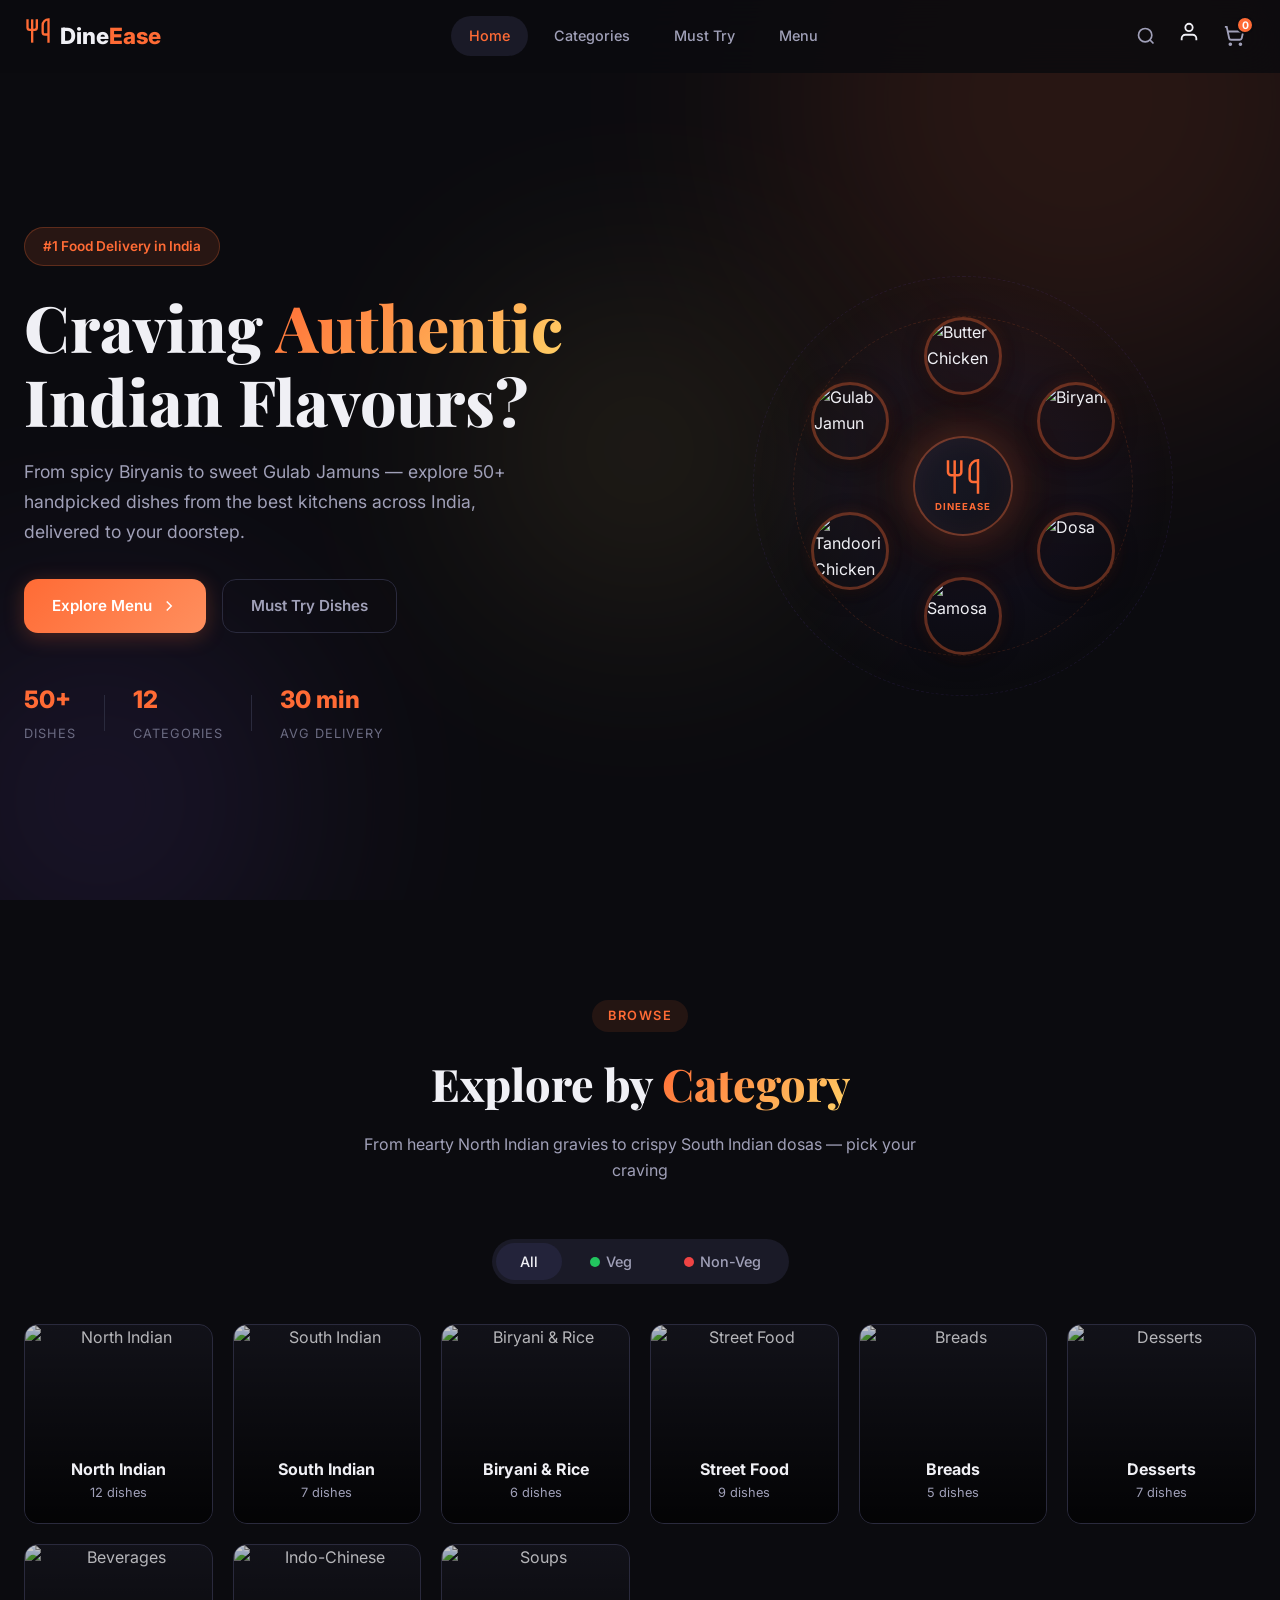
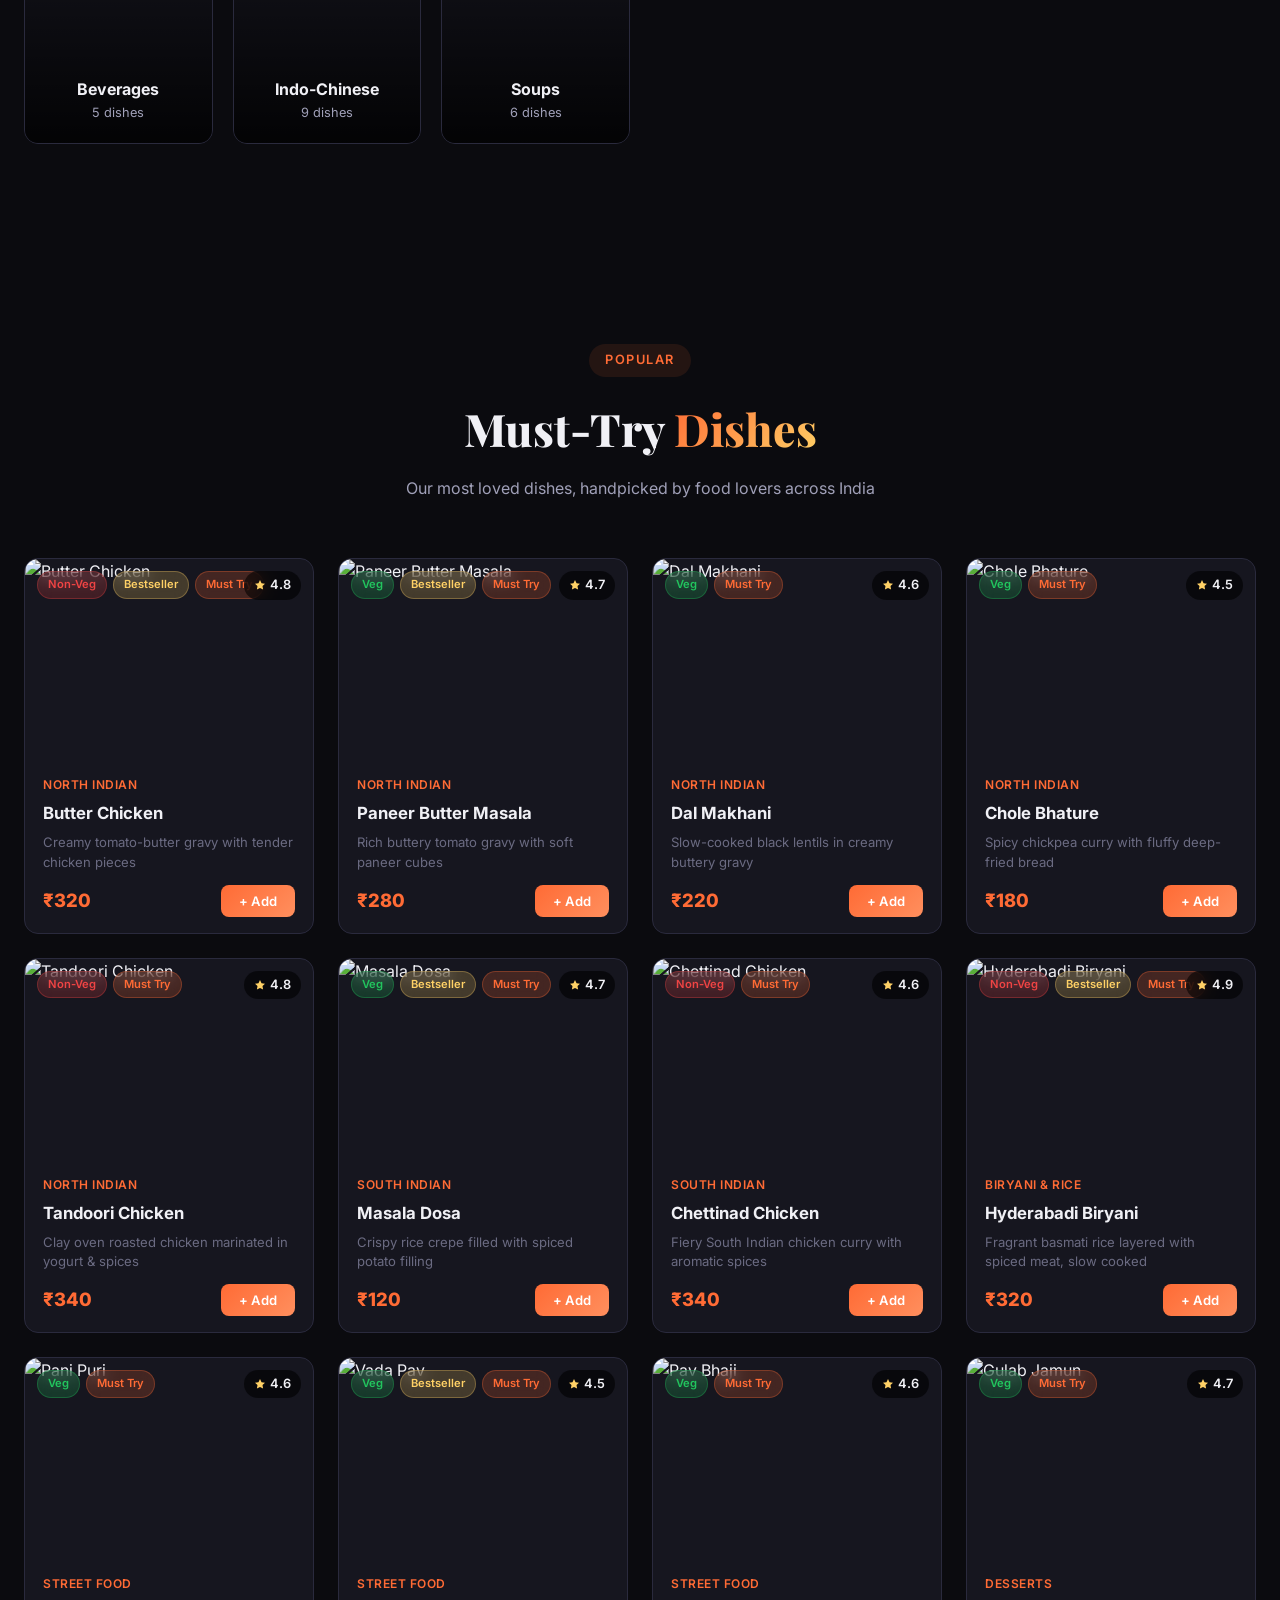
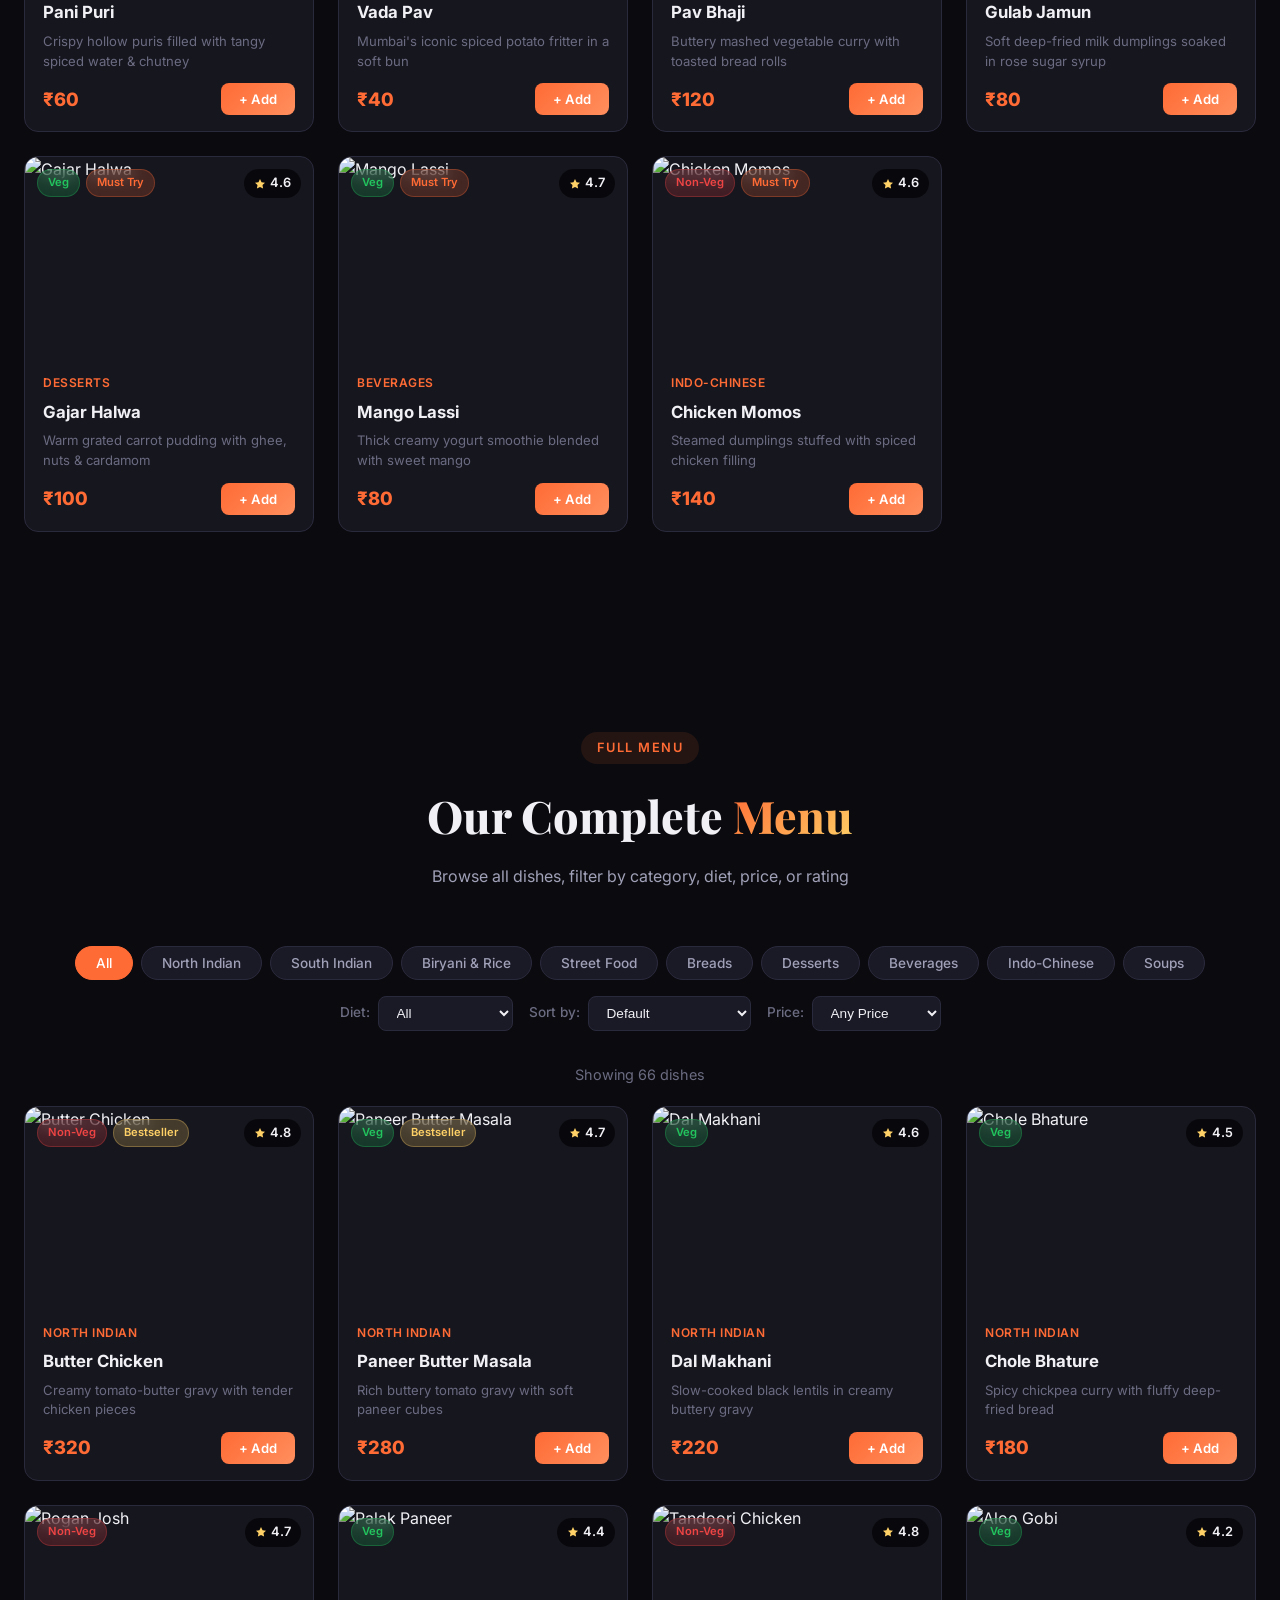
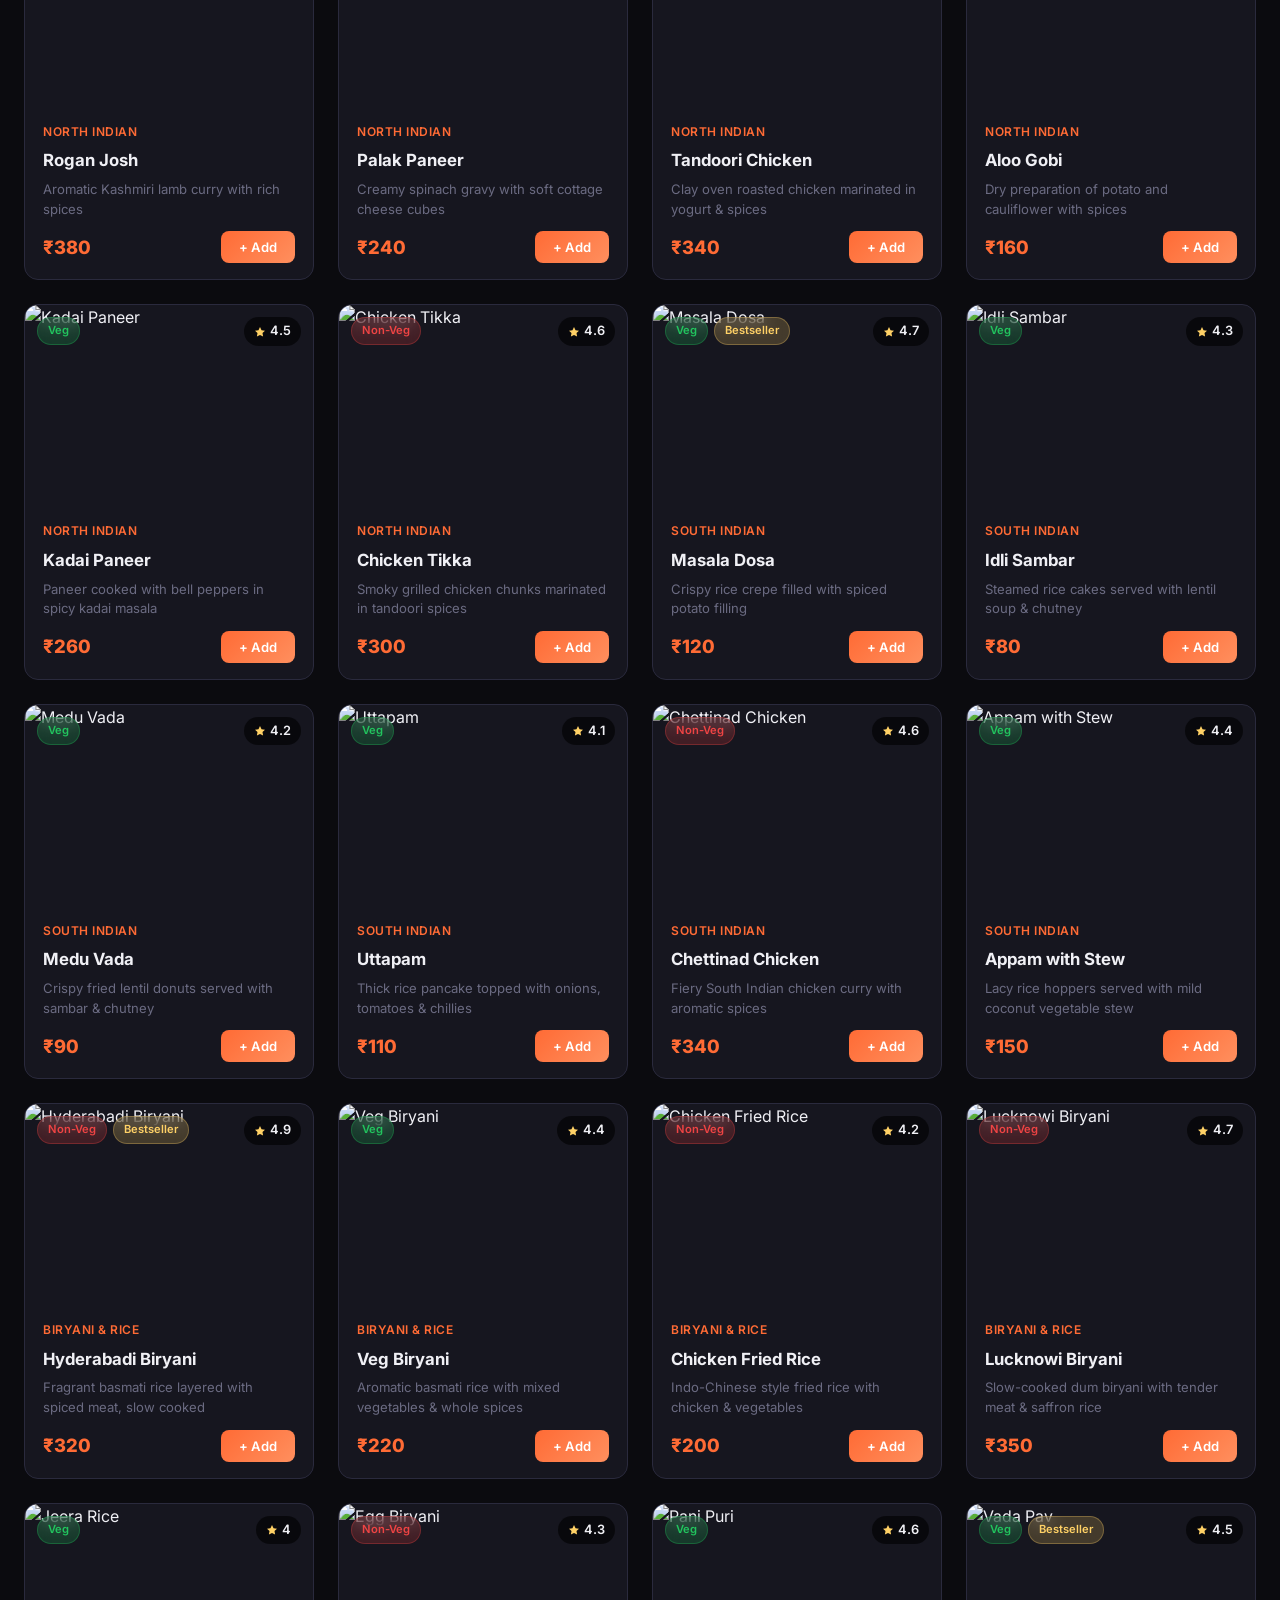
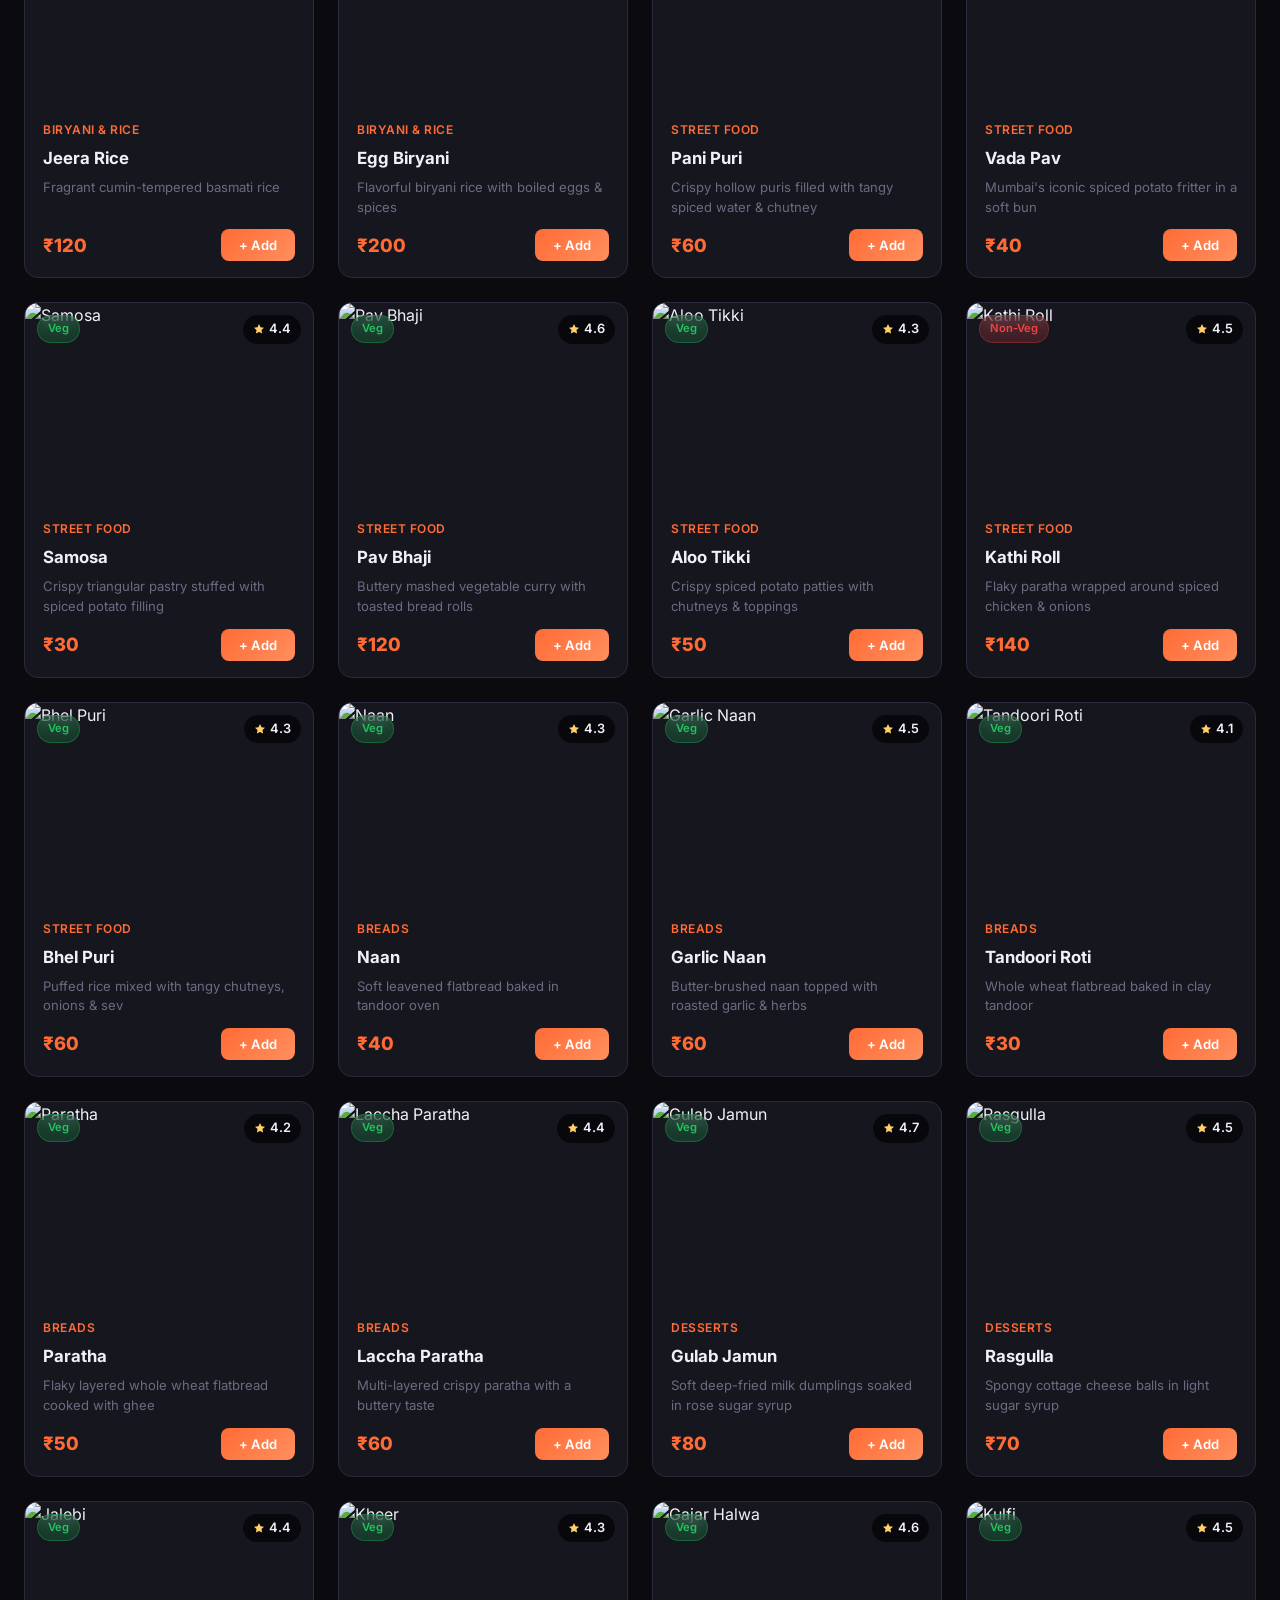
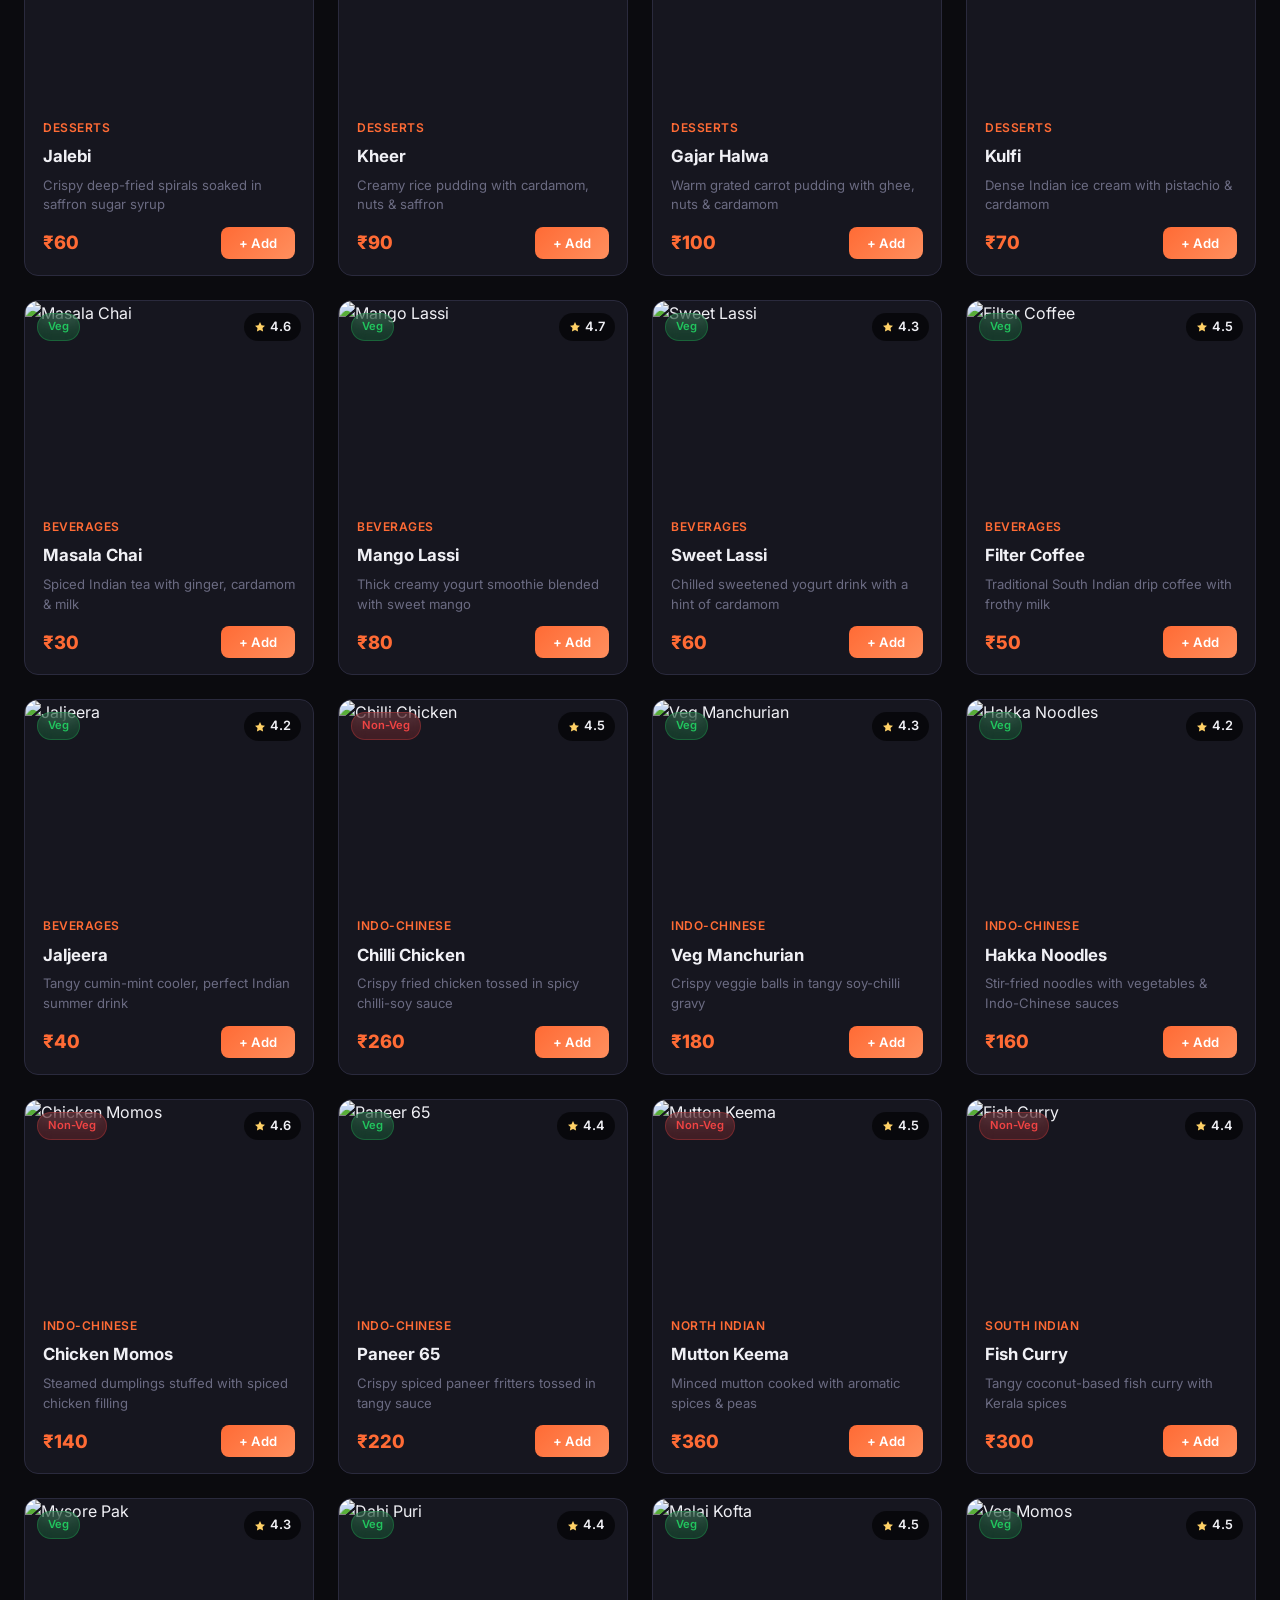
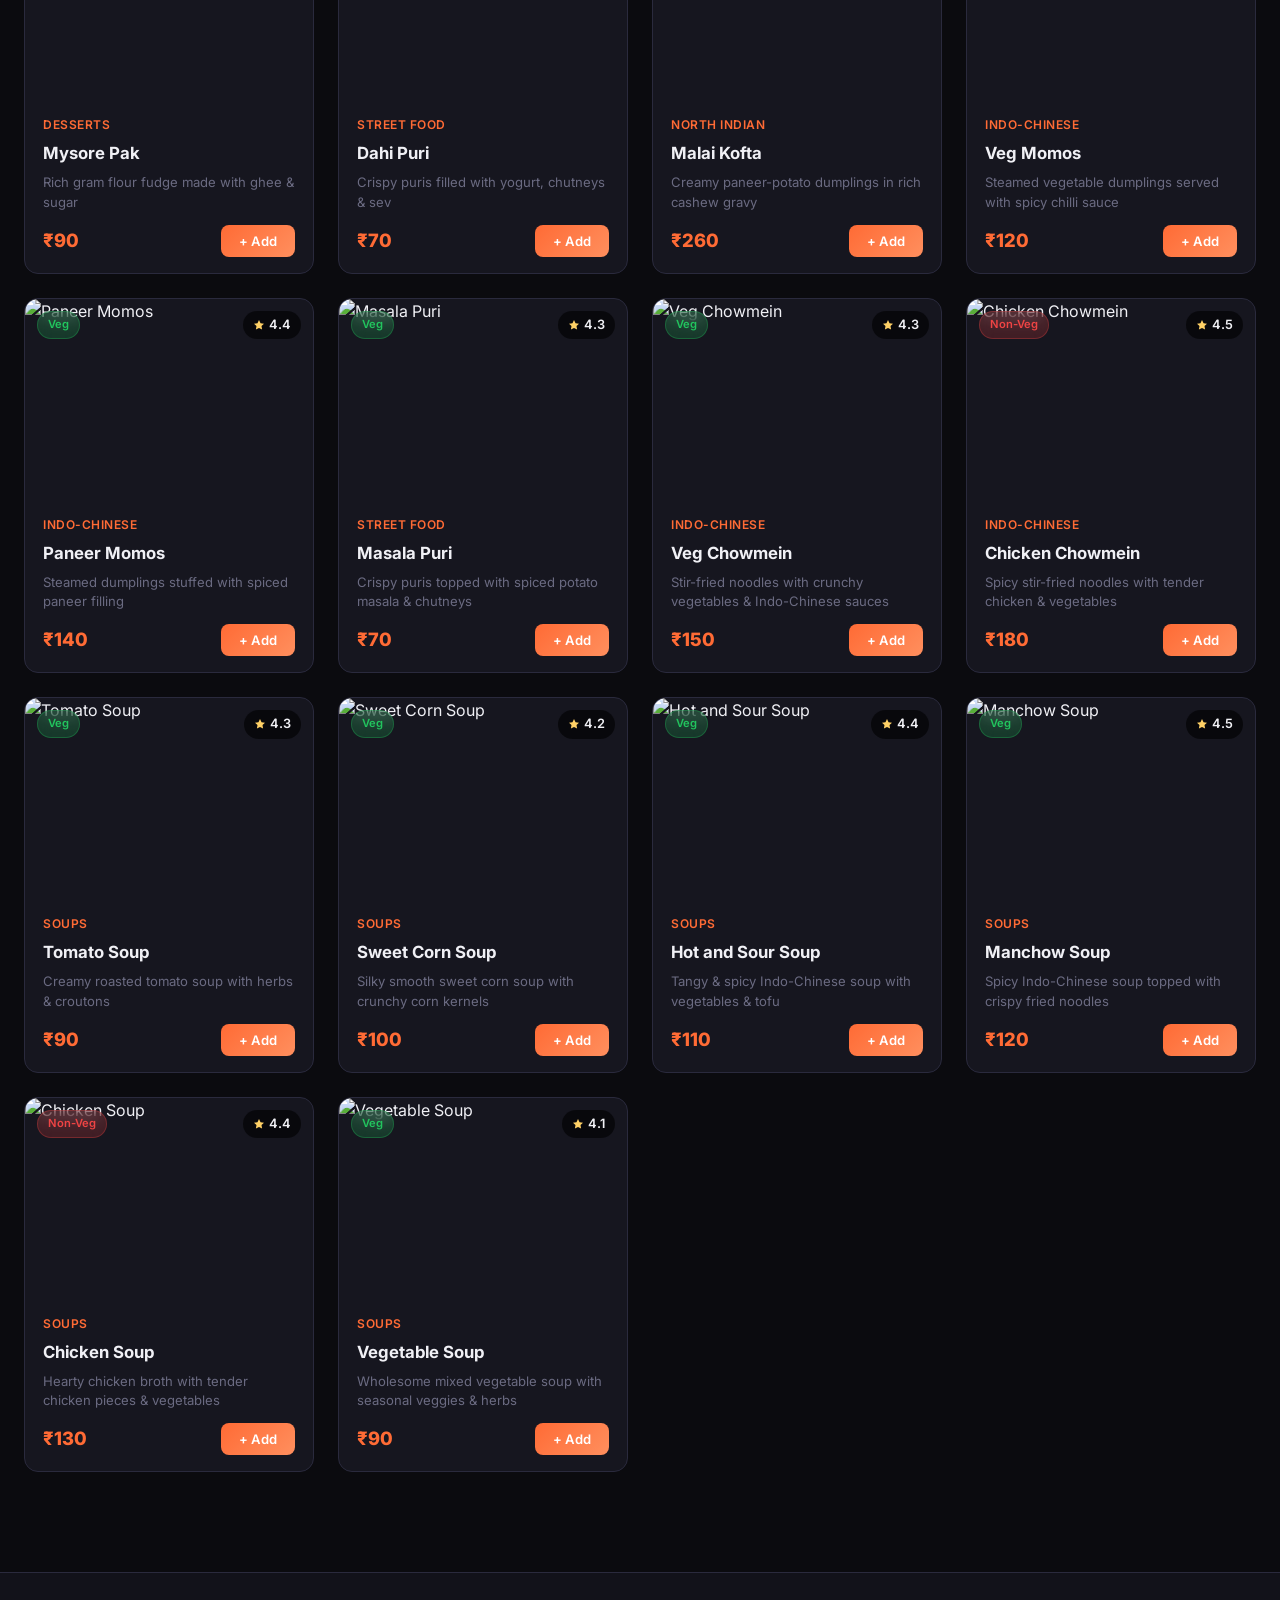
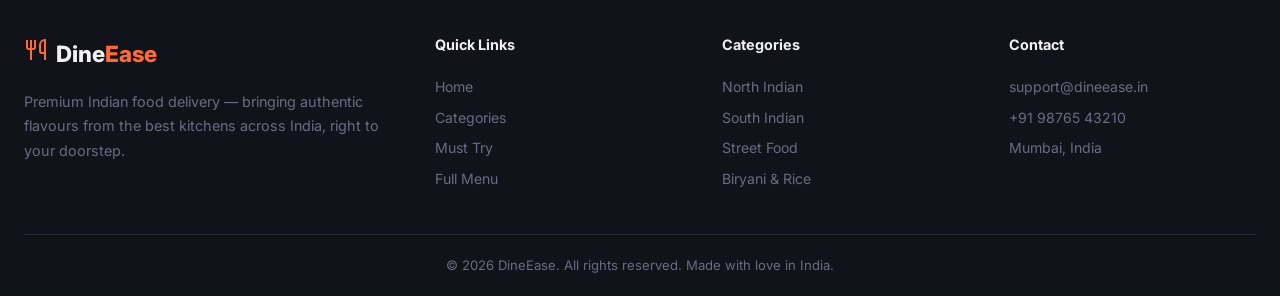
==== index.html @ 15558094 "Initial commit - DineEase project" ====
<!DOCTYPE html>
<html lang="en">
<head>
    <meta charset="UTF-8">
    <meta name="viewport" content="width=device-width, initial-scale=1.0">
    <title>DineEase — Premium Indian Food Ordering</title>
    <meta name="description" content="DineEase — Order authentic Indian cuisine online. Explore 50+ dishes from North Indian, South Indian, Street Food, Biryani, Desserts and more.">
    <link rel="preconnect" href="https://fonts.googleapis.com">
    <link rel="preconnect" href="https://fonts.gstatic.com" crossorigin>
    <link href="https://fonts.googleapis.com/css2?family=Inter:wght@300;400;500;600;700;800;900&family=Playfair+Display:wght@600;700;800&display=swap" rel="stylesheet">
    <link rel="stylesheet" href="styles.css">
</head>
<body>

    <!-- ========== NAVBAR ========== -->
    <nav class="navbar" id="navbar">
        <div class="nav-container">
            <a href="#" class="logo" id="logo">
                <span class="logo-icon"><svg width="28" height="28" viewBox="0 0 24 24" fill="none" stroke="var(--accent)" stroke-width="2"><path d="M3 2v7c0 1.1.9 2 2 2h4a2 2 0 0 0 2-2V2"/><path d="M7 2v20"/><path d="M21 15V2v0a5 5 0 0 0-5 5v6c0 1.1.9 2 2 2h3Zm0 0v7"/></svg></span>
                <span class="logo-text">Dine<span class="logo-accent">Ease</span></span>
            </a>
            <div class="nav-links" id="navLinks">
                <a href="#home" class="nav-link active" data-section="home">Home</a>
                <a href="#categories" class="nav-link" data-section="categories">Categories</a>
                <a href="#must-try" class="nav-link" data-section="must-try">Must Try</a>
                <a href="#menu" class="nav-link" data-section="menu">Menu</a>
            </div>
            <div class="nav-actions">
                <div class="search-toggle" id="searchToggle">
                    <svg width="20" height="20" viewBox="0 0 24 24" fill="none" stroke="currentColor" stroke-width="2"><circle cx="11" cy="11" r="8"/><path d="m21 21-4.3-4.3"/></svg>
                </div>
                <!-- Profile / Login Button -->
                <div class="profile-wrapper" id="profileWrapper">
                    <button class="profile-btn" id="profileBtn" aria-label="User profile">
                        <svg class="profile-icon-default" id="profileIconDefault" width="22" height="22" viewBox="0 0 24 24" fill="none" stroke="currentColor" stroke-width="2"><path d="M20 21v-2a4 4 0 0 0-4-4H8a4 4 0 0 0-4 4v2"/><circle cx="12" cy="7" r="4"/></svg>
                        <span class="profile-avatar" id="profileAvatar" style="display:none"></span>
                    </button>
                    <!-- Profile Dropdown -->
                    <div class="profile-dropdown" id="profileDropdown">

                    </div>
                </div>
                <button class="cart-btn" id="cartBtn" aria-label="Open cart">
                    <svg width="22" height="22" viewBox="0 0 24 24" fill="none" stroke="currentColor" stroke-width="2"><circle cx="8" cy="21" r="1"/><circle cx="19" cy="21" r="1"/><path d="M2.05 2.05h2l2.66 12.42a2 2 0 0 0 2 1.58h9.78a2 2 0 0 0 1.95-1.57l1.65-7.43H5.12"/></svg>
                    <span class="cart-count" id="cartCount">0</span>
                </button>
                <button class="mobile-menu-btn" id="mobileMenuBtn" aria-label="Toggle menu">
                    <span></span><span></span><span></span>
                </button>
            </div>
        </div>
        <!-- Search Bar -->
        <div class="search-bar-container" id="searchBarContainer">
            <div class="search-bar">
                <svg width="18" height="18" viewBox="0 0 24 24" fill="none" stroke="currentColor" stroke-width="2"><circle cx="11" cy="11" r="8"/><path d="m21 21-4.3-4.3"/></svg>
                <input type="text" id="searchInput" placeholder="Search for dishes, cuisines..." autocomplete="off">
                <button class="search-close" id="searchClose">&times;</button>
            </div>
        </div>
    </nav>

    <!-- ========== HERO SECTION ========== -->
    <section class="hero" id="home">
        <div class="hero-bg-shapes">
            <div class="shape shape-1"></div>
            <div class="shape shape-2"></div>
            <div class="shape shape-3"></div>
        </div>
        <div class="hero-container">
            <div class="hero-content">
                <div class="hero-badge">#1 Food Delivery in India</div>
                <h1 class="hero-title">
                    Craving <span class="text-gradient">Authentic</span><br>
                    Indian Flavours?
                </h1>
                <p class="hero-subtitle">From spicy Biryanis to sweet Gulab Jamuns — explore 50+ handpicked dishes from the best kitchens across India, delivered to your doorstep.</p>
                <div class="hero-actions">
                    <a href="#menu" class="btn btn-primary" id="heroExploreBtn">
                        Explore Menu
                        <svg width="18" height="18" viewBox="0 0 24 24" fill="none" stroke="currentColor" stroke-width="2"><path d="m9 18 6-6-6-6"/></svg>
                    </a>
                    <a href="#must-try" class="btn btn-outline">Must Try Dishes</a>
                </div>
                <div class="hero-stats">
                    <div class="stat">
                        <span class="stat-number">50+</span>
                        <span class="stat-label">Dishes</span>
                    </div>
                    <div class="stat-divider"></div>
                    <div class="stat">
                        <span class="stat-number">12</span>
                        <span class="stat-label">Categories</span>
                    </div>
                    <div class="stat-divider"></div>
                    <div class="stat">
                        <span class="stat-number">30 min</span>
                        <span class="stat-label">Avg Delivery</span>
                    </div>
                </div>
            </div>
            <div class="hero-visual">
                <div class="hero-food-circle">
                    <!-- Decorative orbit rings -->
                    <div class="orbit-ring orbit-ring-1"></div>
                    <div class="orbit-ring orbit-ring-2"></div>
                    <!-- Rotating food orbit -->
                    <div class="food-orbit">
                        <img class="hero-float-img f1" src="https://foodish-api.com/images/butter-chicken/butter-chicken1.jpg" alt="Butter Chicken">
                        <img class="hero-float-img f2" src="https://foodish-api.com/images/biryani/biryani1.jpg" alt="Biryani">
                        <img class="hero-float-img f3" src="https://foodish-api.com/images/dosa/dosa1.jpg" alt="Dosa">
                        <img class="hero-float-img f4" src="https://foodish-api.com/images/samosa/samosa1.jpg" alt="Samosa">
                        <img class="hero-float-img f5" src="https://www.themealdb.com/images/media/meals/qptpvt1487339892.jpg" alt="Tandoori Chicken">
                        <img class="hero-float-img f6" src="https://images.pexels.com/photos/15014918/pexels-photo-15014918.jpeg?auto=compress&cs=tinysrgb&w=400" alt="Gulab Jamun">
                    </div>
                    <!-- Glowing center logo -->
                    <div class="center-logo">
                        <svg width="40" height="40" viewBox="0 0 24 24" fill="none" stroke="var(--accent)" stroke-width="1.5"><path d="M3 2v7c0 1.1.9 2 2 2h4a2 2 0 0 0 2-2V2"/><path d="M7 2v20"/><path d="M21 15V2v0a5 5 0 0 0-5 5v6c0 1.1.9 2 2 2h3Zm0 0v7"/></svg>
                        <span class="center-logo-text">DineEase</span>
                    </div>
                </div>
            </div>
        </div>
    </section>

    <!-- ========== CATEGORIES SECTION ========== -->
    <section class="section categories-section" id="categories">
        <div class="container">
            <div class="section-header">
                <span class="section-tag">Browse</span>
                <h2 class="section-title">Explore by <span class="text-gradient">Category</span></h2>
                <p class="section-subtitle">From hearty North Indian gravies to crispy South Indian dosas — pick your craving</p>
            </div>

            <!-- Diet Toggle -->
            <div class="diet-toggle-wrapper">
                <div class="diet-toggle" id="dietToggle">
                    <button class="diet-btn active" data-diet="all" id="dietAll">All</button>
                    <button class="diet-btn" data-diet="veg" id="dietVeg">
                        <span class="veg-dot"></span> Veg
                    </button>
                    <button class="diet-btn" data-diet="nonveg" id="dietNonVeg">
                        <span class="nonveg-dot"></span> Non-Veg
                    </button>
                    <div class="diet-slider" id="dietSlider"></div>
                </div>
            </div>

            <div class="categories-grid" id="categoriesGrid">
                <!-- Categories rendered by JS -->
            </div>
        </div>
    </section>

    <!-- ========== MUST-TRY SECTION ========== -->
    <section class="section must-try-section" id="must-try">
        <div class="container">
            <div class="section-header">
                <span class="section-tag">Popular</span>
                <h2 class="section-title">Must-Try <span class="text-gradient">Dishes</span></h2>
                <p class="section-subtitle">Our most loved dishes, handpicked by food lovers across India</p>
            </div>
            <div class="must-try-grid" id="mustTryGrid">
                <!-- Must-try items rendered by JS -->
            </div>
        </div>
    </section>

    <!-- ========== FULL MENU SECTION ========== -->
    <section class="section menu-section" id="menu">
        <div class="container">
            <div class="section-header">
                <span class="section-tag">Full Menu</span>
                <h2 class="section-title">Our Complete <span class="text-gradient">Menu</span></h2>
                <p class="section-subtitle">Browse all dishes, filter by category, diet, price, or rating</p>
            </div>

            <!-- Menu Filters -->
            <div class="menu-filters" id="menuFilters">
                <div class="filter-row">
                    <div class="filter-chips" id="categoryChips">
                        <button class="chip active" data-category="all" id="chipAll">All</button>
                        <!-- chips rendered by JS -->
                    </div>
                </div>
                <div class="filter-row filter-row-secondary">
                    <div class="filter-group">
                        <label class="filter-label">Diet:</label>
                        <select class="filter-select" id="menuDietFilter">
                            <option value="all">All</option>
                            <option value="veg">Veg Only</option>
                            <option value="nonveg">Non-Veg Only</option>
                        </select>
                    </div>
                    <div class="filter-group">
                        <label class="filter-label">Sort by:</label>
                        <select class="filter-select" id="menuSortFilter">
                            <option value="default">Default</option>
                            <option value="price-low">Price: Low → High</option>
                            <option value="price-high">Price: High → Low</option>
                            <option value="rating">Rating</option>
                            <option value="name">Name (A-Z)</option>
                        </select>
                    </div>
                    <div class="filter-group">
                        <label class="filter-label">Price:</label>
                        <select class="filter-select" id="menuPriceFilter">
                            <option value="all">Any Price</option>
                            <option value="0-150">Under ₹150</option>
                            <option value="150-300">₹150 – ₹300</option>
                            <option value="300-500">₹300 – ₹500</option>
                            <option value="500-9999">₹500+</option>
                        </select>
                    </div>
                </div>
            </div>

            <div class="menu-results-info" id="menuResultsInfo"></div>
            <div class="menu-grid" id="menuGrid">
                <!-- All items rendered by JS -->
            </div>
            <div class="no-results" id="noResults" style="display:none;">
                <div class="no-results-icon"><svg width="56" height="56" viewBox="0 0 24 24" fill="none" stroke="var(--text3)" stroke-width="1.5"><path d="M3 2v7c0 1.1.9 2 2 2h4a2 2 0 0 0 2-2V2"/><path d="M7 2v20"/><path d="M21 15V2v0a5 5 0 0 0-5 5v6c0 1.1.9 2 2 2h3Zm0 0v7"/></svg></div>
                <h3>No dishes found</h3>
                <p>Try adjusting your filters or search terms</p>
            </div>
        </div>
    </section>

    <!-- ========== FOOTER ========== -->
    <footer class="footer">
        <div class="container">
            <div class="footer-grid">
                <div class="footer-brand">
                    <div class="logo">
                        <span class="logo-icon"><svg width="24" height="24" viewBox="0 0 24 24" fill="none" stroke="var(--accent)" stroke-width="2"><path d="M3 2v7c0 1.1.9 2 2 2h4a2 2 0 0 0 2-2V2"/><path d="M7 2v20"/><path d="M21 15V2v0a5 5 0 0 0-5 5v6c0 1.1.9 2 2 2h3Zm0 0v7"/></svg></span>
                        <span class="logo-text">Dine<span class="logo-accent">Ease</span></span>
                    </div>
                    <p class="footer-desc">Premium Indian food delivery — bringing authentic flavours from the best kitchens across India, right to your doorstep.</p>
                </div>
                <div class="footer-col">
                    <h4>Quick Links</h4>
                    <a href="#home">Home</a>
                    <a href="#categories">Categories</a>
                    <a href="#must-try">Must Try</a>
                    <a href="#menu">Full Menu</a>
                </div>
                <div class="footer-col">
                    <h4>Categories</h4>
                    <a href="#">North Indian</a>
                    <a href="#">South Indian</a>
                    <a href="#">Street Food</a>
                    <a href="#">Biryani &amp; Rice</a>
                </div>
                <div class="footer-col">
                    <h4>Contact</h4>
                    <a href="#">support@dineease.in</a>
                    <a href="#">+91 98765 43210</a>
                    <a href="#">Mumbai, India</a>
                </div>
            </div>
            <div class="footer-bottom">
                <p>&copy; 2026 DineEase. All rights reserved. Made with love in India.</p>
            </div>
        </div>
    </footer>

    <!-- ========== CART SIDEBAR ========== -->
    <div class="cart-overlay" id="cartOverlay"></div>
    <aside class="cart-sidebar" id="cartSidebar">
        <div class="cart-header">
            <h3>Your Cart</h3>
            <button class="cart-close" id="cartClose" aria-label="Close cart">&times;</button>
        </div>
        <div class="cart-body" id="cartBody">
            <div class="cart-empty" id="cartEmpty">
                <div class="cart-empty-icon"><svg width="56" height="56" viewBox="0 0 24 24" fill="none" stroke="var(--text3)" stroke-width="1.5"><circle cx="8" cy="21" r="1"/><circle cx="19" cy="21" r="1"/><path d="M2.05 2.05h2l2.66 12.42a2 2 0 0 0 2 1.58h9.78a2 2 0 0 0 1.95-1.57l1.65-7.43H5.12"/></svg></div>
                <h4>Your cart is empty</h4>
                <p>Add some delicious dishes to get started!</p>
                <a href="#menu" class="btn btn-primary btn-sm" id="cartBrowseBtn">Browse Menu</a>
            </div>
            <div class="cart-items" id="cartItems">
                <!-- Cart items rendered by JS -->
            </div>
        </div>
        <div class="cart-footer" id="cartFooter" style="display:none;">
            <div class="cart-summary">
                <div class="cart-summary-row">
                    <span>Subtotal</span>
                    <span id="cartSubtotal">₹0</span>
                </div>
                <div class="cart-summary-row">
                    <span>Delivery Fee</span>
                    <span id="cartDelivery">₹40</span>
                </div>
                <div class="cart-summary-row">
                    <span>GST (5%)</span>
                    <span id="cartGst">₹0</span>
                </div>
                <div class="cart-summary-row cart-total">
                    <span>Total</span>
                    <span id="cartTotal">₹0</span>
                </div>
            </div>
            <button class="btn btn-primary btn-block" id="checkoutBtn">
                Proceed to Checkout
                <svg width="18" height="18" viewBox="0 0 24 24" fill="none" stroke="currentColor" stroke-width="2"><path d="m9 18 6-6-6-6"/></svg>
            </button>
        </div>
    </aside>

    <!-- ========== TOAST NOTIFICATION ========== -->
    <div class="toast-container" id="toastContainer"></div>



    <script src="data.js"></script>
    <script src="app.js"></script>
</body>
</html>
---- styles.css ----
/* ===== RESET & BASE ===== */
*,*::before,*::after{margin:0;padding:0;box-sizing:border-box}
:root{
  --bg:#0b0b0f;--bg2:#12121a;--bg3:#1a1a27;--bg4:#23233a;
  --text:#f0f0f5;--text2:#a0a0b8;--text3:#6b6b82;
  --accent:#ff6b35;--accent2:#ff8f5e;--accent-glow:rgba(255,107,53,.25);
  --green:#22c55e;--red:#ef4444;
  --card:#16161f;--card-hover:#1e1e2d;--border:#2a2a3d;
  --radius:14px;--radius-sm:8px;--radius-full:999px;
  --shadow:0 8px 32px rgba(0,0,0,.35);
  --transition:.3s cubic-bezier(.4,0,.2,1);
  --font:'Inter',system-ui,sans-serif;--font-display:'Playfair Display',serif;
}
html{scroll-behavior:smooth;scroll-padding-top:80px}
body{font-family:var(--font);background:var(--bg);color:var(--text);line-height:1.6;overflow-x:hidden}
a{text-decoration:none;color:inherit}
button{border:none;cursor:pointer;font-family:inherit;background:none;color:inherit}
img{max-width:100%;display:block}
.container{max-width:1280px;margin:0 auto;padding:0 24px}
.text-gradient{background:linear-gradient(135deg,var(--accent),#ffd166);-webkit-background-clip:text;-webkit-text-fill-color:transparent;background-clip:text}
.section{padding:100px 0}

/* ===== NAVBAR ===== */
.navbar{position:fixed;top:0;left:0;right:0;z-index:1000;background:rgba(11,11,15,.85);backdrop-filter:blur(20px);border-bottom:1px solid transparent;transition:var(--transition)}
.navbar.scrolled{border-bottom-color:var(--border);background:rgba(11,11,15,.95)}
.nav-container{max-width:1280px;margin:0 auto;padding:0 24px;display:flex;align-items:center;justify-content:space-between;height:72px}
.logo{display:flex;align-items:center;gap:8px;font-size:1.4rem;font-weight:800}
.logo-icon{font-size:1.6rem}
.logo-accent{color:var(--accent)}
.nav-links{display:flex;gap:8px}
.nav-link{padding:8px 18px;border-radius:var(--radius-full);font-size:.9rem;font-weight:500;color:var(--text2);transition:var(--transition)}
.nav-link:hover,.nav-link.active{color:var(--text);background:var(--bg3)}
.nav-link.active{color:var(--accent)}
.nav-actions{display:flex;align-items:center;gap:12px}
.search-toggle{width:40px;height:40px;border-radius:50%;display:grid;place-items:center;cursor:pointer;transition:var(--transition);color:var(--text2)}
.search-toggle:hover{background:var(--bg3);color:var(--text)}
.cart-btn{position:relative;width:44px;height:44px;border-radius:50%;display:grid;place-items:center;transition:var(--transition);color:var(--text2)}
.cart-btn:hover{background:var(--bg3);color:var(--text)}
.cart-count{position:absolute;top:2px;right:2px;background:var(--accent);color:#fff;font-size:.65rem;font-weight:700;width:18px;height:18px;border-radius:50%;display:grid;place-items:center;transition:transform .3s;border:2px solid var(--bg)}
.cart-count.bump{animation:bump .3s}
@keyframes bump{50%{transform:scale(1.4)}}
.mobile-menu-btn{display:none;flex-direction:column;gap:5px;width:28px;padding:4px 0}
.mobile-menu-btn span{height:2px;background:var(--text);border-radius:2px;transition:var(--transition)}
.search-bar-container{max-height:0;overflow:hidden;transition:max-height .4s ease}
.search-bar-container.open{max-height:80px}
.search-bar{max-width:600px;margin:0 auto;padding:8px 24px 16px;display:flex;align-items:center;gap:10px;background:var(--bg3);border-radius:var(--radius);margin-top:0}
.search-bar input{flex:1;background:none;border:none;outline:none;color:var(--text);font-size:.95rem}
.search-bar input::placeholder{color:var(--text3)}
.search-close{font-size:1.4rem;color:var(--text3);transition:var(--transition)}
.search-close:hover{color:var(--text)}

/* ===== HERO ===== */
.hero{min-height:100vh;display:flex;align-items:center;position:relative;overflow:hidden;padding-top:72px}
.hero-bg-shapes{position:absolute;inset:0;pointer-events:none}
.shape{position:absolute;border-radius:50%;filter:blur(120px);opacity:.12}
.shape-1{width:600px;height:600px;background:var(--accent);top:-200px;right:-100px}
.shape-2{width:400px;height:400px;background:#8b5cf6;bottom:-100px;left:-100px}
.shape-3{width:300px;height:300px;background:#ffd166;top:50%;left:50%;transform:translate(-50%,-50%)}
.hero-container{max-width:1280px;margin:0 auto;padding:0 24px;display:grid;grid-template-columns:1fr 1fr;gap:60px;align-items:center;width:100%}
.hero-badge{display:inline-flex;align-items:center;gap:6px;background:rgba(255,107,53,.12);border:1px solid rgba(255,107,53,.25);color:var(--accent);padding:8px 18px;border-radius:var(--radius-full);font-size:.85rem;font-weight:600;margin-bottom:24px;animation:fadeInUp .8s ease}
.hero-title{font-family:var(--font-display);font-size:clamp(2.5rem,5vw,4.2rem);font-weight:800;line-height:1.15;margin-bottom:20px;animation:fadeInUp .8s ease .1s both}
.hero-subtitle{font-size:1.1rem;color:var(--text2);max-width:520px;line-height:1.7;margin-bottom:32px;animation:fadeInUp .8s ease .2s both}
.hero-actions{display:flex;gap:16px;flex-wrap:wrap;margin-bottom:48px;animation:fadeInUp .8s ease .3s both}
.btn{display:inline-flex;align-items:center;gap:8px;padding:14px 28px;border-radius:var(--radius);font-weight:600;font-size:.95rem;transition:var(--transition)}
.btn-primary{background:linear-gradient(135deg,var(--accent),var(--accent2));color:#fff;box-shadow:0 4px 20px var(--accent-glow)}
.btn-primary:hover{transform:translateY(-2px);box-shadow:0 8px 30px var(--accent-glow)}
.btn-outline{border:1.5px solid var(--border);color:var(--text2)}
.btn-outline:hover{border-color:var(--accent);color:var(--accent)}
.btn-sm{padding:10px 20px;font-size:.85rem}
.btn-block{width:100%;justify-content:center}
.hero-stats{display:flex;align-items:center;gap:28px;animation:fadeInUp .8s ease .4s both}
.stat-number{display:block;font-size:1.5rem;font-weight:800;color:var(--accent)}
.stat-label{font-size:.8rem;color:var(--text3);text-transform:uppercase;letter-spacing:1px}
.stat-divider{width:1px;height:36px;background:var(--border)}
.hero-visual{display:flex;justify-content:center;align-items:center;animation:fadeInUp .8s ease .3s both}
.hero-food-circle{position:relative;width:420px;height:420px;border-radius:50%;background:radial-gradient(circle,rgba(255,107,53,.06) 0%,rgba(139,92,246,.04) 40%,transparent 70%);display:flex;align-items:center;justify-content:center}

/* Orbit rings */
.orbit-ring{position:absolute;border-radius:50%;border:1.5px dashed rgba(255,107,53,.15);top:50%;left:50%;transform:translate(-50%,-50%)}
.orbit-ring-1{width:340px;height:340px;animation:spinRing 40s linear infinite}
.orbit-ring-2{width:420px;height:420px;border-color:rgba(139,92,246,.1);animation:spinRing 60s linear infinite reverse}

/* Rotating food orbit container */
.food-orbit{position:absolute;width:340px;height:340px;border-radius:50%;animation:spinOrbit 30s linear infinite}

/* Food images in orbit */
.hero-float-img{position:absolute;width:78px;height:78px;border-radius:50%;object-fit:cover;border:3px solid rgba(255,107,53,.35);box-shadow:0 4px 20px rgba(0,0,0,.5),0 0 15px rgba(255,107,53,.15);transition:transform .4s ease,box-shadow .4s ease,border-color .4s ease;animation:counterSpin 30s linear infinite;cursor:pointer}
.hero-float-img:hover{transform:scale(1.25)!important;border-color:var(--accent);box-shadow:0 0 30px rgba(255,107,53,.4),0 8px 32px rgba(0,0,0,.6);z-index:10}

/* Position 6 images evenly around the circle — exact pixel coords.
   Orbit container: 340×340px → center (170,170).
   Radius: 130px. Image size: 78×78px (half = 39px).
   Angle starts at 12 o'clock (−90°), steps of 60°.
   x_center = 170 + 130·cos(angle), y_center = 170 + 130·sin(angle)
   top = y_center − 39,  left = x_center − 39
   f1  −90°: (170, 40)      → top:1px;    left:131px
   f2  −30°: (282.6, 105)   → top:66px;   left:244px
   f3   30°: (282.6, 235)   → top:196px;  left:244px
   f4   90°: (170, 300)     → top:261px;  left:131px
   f5  150°: (57.4, 235)    → top:196px;  left:18px
   f6  210°: (57.4, 105)    → top:66px;   left:18px  */
.f1{top:1px;   left:131px}
.f2{top:66px;  left:244px}
.f3{top:196px; left:244px}
.f4{top:261px; left:131px}
.f5{top:196px; left:18px}
.f6{top:66px;  left:18px}

/* Glowing center logo */
.center-logo{position:relative;z-index:5;width:100px;height:100px;border-radius:50%;background:linear-gradient(135deg,var(--bg3),var(--bg2));border:2px solid rgba(255,107,53,.4);display:flex;flex-direction:column;align-items:center;justify-content:center;gap:2px;box-shadow:0 0 40px rgba(255,107,53,.2),0 0 80px rgba(255,107,53,.08),inset 0 0 30px rgba(255,107,53,.05);animation:pulseGlow 4s ease-in-out infinite}
.center-logo-text{font-size:.6rem;font-weight:700;letter-spacing:1px;color:var(--accent);text-transform:uppercase}

/* Animations */
@keyframes spinOrbit{from{transform:rotate(0deg)}to{transform:rotate(360deg)}}
@keyframes counterSpin{from{transform:rotate(0deg)}to{transform:rotate(-360deg)}}
@keyframes spinRing{from{transform:translate(-50%,-50%) rotate(0deg)}to{transform:translate(-50%,-50%) rotate(360deg)}}
@keyframes pulseGlow{0%,100%{box-shadow:0 0 40px rgba(255,107,53,.2),0 0 80px rgba(255,107,53,.08);transform:scale(1)}50%{box-shadow:0 0 60px rgba(255,107,53,.35),0 0 120px rgba(255,107,53,.12);transform:scale(1.06)}}
@keyframes fadeInUp{from{opacity:0;transform:translateY(24px)}to{opacity:1;transform:translateY(0)}}

/* ===== SECTION HEADERS ===== */
.section-header{text-align:center;margin-bottom:56px}
.section-tag{display:inline-block;background:rgba(255,107,53,.1);color:var(--accent);padding:6px 16px;border-radius:var(--radius-full);font-size:.8rem;font-weight:600;text-transform:uppercase;letter-spacing:1.5px;margin-bottom:16px}
.section-title{font-family:var(--font-display);font-size:clamp(2rem,3.5vw,2.8rem);font-weight:800;margin-bottom:12px}
.section-subtitle{color:var(--text2);max-width:560px;margin:0 auto;font-size:1rem}

/* ===== DIET TOGGLE ===== */
.diet-toggle-wrapper{display:flex;justify-content:center;margin-bottom:40px}
.diet-toggle{display:flex;position:relative;background:var(--bg3);border-radius:var(--radius-full);padding:4px;gap:4px}
.diet-btn{padding:10px 24px;border-radius:var(--radius-full);font-size:.9rem;font-weight:500;color:var(--text2);transition:var(--transition);z-index:1;display:flex;align-items:center;gap:6px}
.diet-btn.active{color:var(--text)}
.diet-slider{position:absolute;height:calc(100% - 8px);border-radius:var(--radius-full);background:var(--bg4);transition:var(--transition);top:4px;z-index:0}
.veg-dot{width:10px;height:10px;border-radius:50%;background:var(--green);display:inline-block}
.nonveg-dot{width:10px;height:10px;border-radius:50%;background:var(--red);display:inline-block}

/* ===== CATEGORY CARDS ===== */
.categories-grid{display:grid;grid-template-columns:repeat(auto-fill,minmax(180px,1fr));gap:20px}
.category-card{background:var(--card);border:1px solid var(--border);border-radius:var(--radius);text-align:center;cursor:pointer;transition:var(--transition);position:relative;overflow:hidden;min-height:200px;display:flex;flex-direction:column;align-items:center;justify-content:flex-end;padding:20px}
.category-card:hover{transform:translateY(-4px);border-color:var(--accent);box-shadow:0 12px 40px rgba(255,107,53,.1)}
.category-img{position:absolute;inset:0;width:100%;height:100%;object-fit:cover;transition:transform .5s}
.category-card:hover .category-img{transform:scale(1.08)}
.category-overlay{position:absolute;inset:0;background:linear-gradient(to top,rgba(0,0,0,.85) 0%,rgba(0,0,0,.2) 100%)}
.category-name{font-weight:700;font-size:1rem;position:relative;z-index:1}
.category-count{font-size:.8rem;color:var(--text2);position:relative;z-index:1}

/* ===== FOOD CARDS (Must-try & Menu) ===== */
.must-try-grid{display:grid;grid-template-columns:repeat(auto-fill,minmax(290px,1fr));gap:24px}
.menu-grid{display:grid;grid-template-columns:repeat(auto-fill,minmax(280px,1fr));gap:24px}
.food-card{background:var(--card);border:1px solid var(--border);border-radius:var(--radius);overflow:hidden;transition:var(--transition);display:flex;flex-direction:column}
.food-card:hover{transform:translateY(-4px);border-color:rgba(255,107,53,.3);box-shadow:var(--shadow)}
.food-card-img{height:200px;position:relative;overflow:hidden}
.food-card-img-bg{width:100%;height:100%;object-fit:cover;transition:transform .5s}
.food-card:hover .food-card-img-bg{transform:scale(1.06)}
.food-card-badges{position:absolute;top:12px;left:12px;display:flex;gap:6px}
.badge{padding:4px 10px;border-radius:var(--radius-full);font-size:.7rem;font-weight:600;backdrop-filter:blur(8px)}
.badge-veg{background:rgba(34,197,94,.2);color:var(--green);border:1px solid rgba(34,197,94,.3)}
.badge-nonveg{background:rgba(239,68,68,.2);color:var(--red);border:1px solid rgba(239,68,68,.3)}
.badge-musttry{background:rgba(255,107,53,.2);color:var(--accent);border:1px solid rgba(255,107,53,.3)}
.badge-bestseller{background:rgba(255,209,102,.2);color:#ffd166;border:1px solid rgba(255,209,102,.3)}
.food-card-rating{position:absolute;top:12px;right:12px;background:rgba(0,0,0,.6);backdrop-filter:blur(8px);padding:4px 10px;border-radius:var(--radius-full);font-size:.8rem;font-weight:600;display:flex;align-items:center;gap:4px}
.food-card-rating svg{color:#ffd166}
.food-card-body{padding:16px 18px;flex:1;display:flex;flex-direction:column}
.food-card-category{font-size:.75rem;color:var(--accent);font-weight:600;text-transform:uppercase;letter-spacing:.5px;margin-bottom:6px}
.food-card-name{font-size:1.05rem;font-weight:700;margin-bottom:6px}
.food-card-desc{font-size:.82rem;color:var(--text3);line-height:1.5;margin-bottom:12px;flex:1;display:-webkit-box;-webkit-line-clamp:2;-webkit-box-orient:vertical;overflow:hidden}
.food-card-footer{display:flex;align-items:center;justify-content:space-between;margin-top:auto}
.food-card-price{font-size:1.15rem;font-weight:800;color:var(--accent)}
.add-to-cart-btn{background:linear-gradient(135deg,var(--accent),var(--accent2));color:#fff;border:none;padding:8px 18px;border-radius:var(--radius-sm);font-size:.82rem;font-weight:600;cursor:pointer;transition:var(--transition);display:flex;align-items:center;gap:6px}
.add-to-cart-btn:hover{transform:scale(1.05);box-shadow:0 4px 16px var(--accent-glow)}
.qty-control{display:flex;align-items:center;gap:0;border-radius:var(--radius-sm);overflow:hidden;border:1.5px solid var(--accent)}
.qty-btn{width:32px;height:32px;display:grid;place-items:center;background:rgba(255,107,53,.1);color:var(--accent);font-size:1.1rem;font-weight:700;transition:var(--transition)}
.qty-btn:hover{background:var(--accent);color:#fff}
.qty-value{width:32px;text-align:center;font-weight:700;font-size:.9rem}

/* ===== MENU FILTERS ===== */
.menu-filters{margin-bottom:32px}
.filter-row{margin-bottom:16px}
.filter-chips{display:flex;flex-wrap:wrap;gap:8px;justify-content:center}
.chip{padding:8px 20px;border-radius:var(--radius-full);font-size:.85rem;font-weight:500;background:var(--bg3);color:var(--text2);border:1px solid var(--border);transition:var(--transition);cursor:pointer}
.chip:hover{border-color:var(--accent);color:var(--accent)}
.chip.active{background:var(--accent);color:#fff;border-color:var(--accent)}
.filter-row-secondary{display:flex;flex-wrap:wrap;gap:16px;justify-content:center}
.filter-group{display:flex;align-items:center;gap:8px}
.filter-label{font-size:.85rem;color:var(--text3);font-weight:500}
.filter-select{background:var(--bg3);border:1px solid var(--border);color:var(--text);padding:8px 14px;border-radius:var(--radius-sm);font-size:.85rem;outline:none;cursor:pointer;transition:var(--transition)}
.filter-select:focus{border-color:var(--accent)}
.menu-results-info{text-align:center;margin-bottom:20px;font-size:.9rem;color:var(--text3)}
.no-results{text-align:center;padding:60px 20px}
.no-results-icon{font-size:4rem;margin-bottom:16px}
.no-results h3{font-size:1.3rem;margin-bottom:8px}
.no-results p{color:var(--text3)}

/* ===== CART SIDEBAR ===== */
.cart-overlay{position:fixed;inset:0;background:rgba(0,0,0,.6);z-index:2000;opacity:0;visibility:hidden;transition:var(--transition)}
.cart-overlay.open{opacity:1;visibility:visible}
.cart-sidebar{position:fixed;top:0;right:0;bottom:0;width:420px;max-width:100vw;background:var(--bg2);z-index:2001;transform:translateX(100%);transition:transform .4s cubic-bezier(.4,0,.2,1);display:flex;flex-direction:column;border-left:1px solid var(--border)}
.cart-sidebar.open{transform:translateX(0)}
.cart-header{display:flex;align-items:center;justify-content:space-between;padding:20px 24px;border-bottom:1px solid var(--border)}
.cart-header h3{font-size:1.2rem;font-weight:700}
.cart-close{font-size:1.8rem;color:var(--text3);transition:var(--transition);line-height:1}
.cart-close:hover{color:var(--text)}
.cart-body{flex:1;overflow-y:auto;padding:20px 24px}
.cart-empty{text-align:center;padding:60px 0}
.cart-empty-icon{font-size:3.5rem;margin-bottom:16px}
.cart-empty h4{font-size:1.1rem;margin-bottom:8px}
.cart-empty p{color:var(--text3);font-size:.9rem;margin-bottom:20px}
.cart-items{display:flex;flex-direction:column;gap:16px}
.cart-item{display:flex;gap:14px;background:var(--bg3);padding:14px;border-radius:var(--radius);border:1px solid var(--border);transition:var(--transition)}
.cart-item:hover{border-color:rgba(255,107,53,.2)}
.cart-item-img{width:56px;height:56px;object-fit:cover;border-radius:var(--radius-sm);flex-shrink:0}
.cart-item-info{flex:1;min-width:0}
.cart-item-name{font-weight:600;font-size:.9rem;margin-bottom:2px;white-space:nowrap;overflow:hidden;text-overflow:ellipsis}
.cart-item-price{font-size:.85rem;color:var(--accent);font-weight:600}
.cart-item-actions{display:flex;flex-direction:column;align-items:flex-end;gap:8px}
.cart-item-remove{color:var(--text3);font-size:.75rem;transition:var(--transition)}
.cart-item-remove:hover{color:var(--red)}
.cart-footer{padding:20px 24px;border-top:1px solid var(--border)}
.cart-summary{margin-bottom:16px}
.cart-summary-row{display:flex;justify-content:space-between;padding:6px 0;font-size:.9rem;color:var(--text2)}
.cart-total{font-size:1.05rem;font-weight:700;color:var(--text);border-top:1px solid var(--border);padding-top:12px;margin-top:8px}

/* ===== FOOTER ===== */
.footer{background:var(--bg2);border-top:1px solid var(--border);padding:60px 0 0}
.footer-grid{display:grid;grid-template-columns:1.5fr 1fr 1fr 1fr;gap:40px;margin-bottom:40px}
.footer-brand .logo{margin-bottom:16px}
.footer-desc{color:var(--text3);font-size:.9rem;line-height:1.7}
.footer-col h4{font-size:.9rem;font-weight:700;margin-bottom:16px;color:var(--text)}
.footer-col a{display:block;color:var(--text3);font-size:.88rem;padding:4px 0;transition:var(--transition)}
.footer-col a:hover{color:var(--accent)}
.footer-bottom{border-top:1px solid var(--border);padding:20px 0;text-align:center;font-size:.82rem;color:var(--text3)}

/* ===== TOAST ===== */
.toast-container{position:fixed;bottom:24px;right:24px;z-index:3000;display:flex;flex-direction:column;gap:10px}
.toast{background:var(--bg3);border:1px solid var(--border);border-radius:var(--radius);padding:14px 20px;font-size:.9rem;font-weight:500;display:flex;align-items:center;gap:10px;animation:slideIn .4s ease,fadeOut .4s ease 2.2s forwards;box-shadow:var(--shadow)}
@keyframes slideIn{from{transform:translateX(100%);opacity:0}to{transform:translateX(0);opacity:1}}
@keyframes fadeOut{to{opacity:0;transform:translateX(50%)}}

/* ===== SCROLLBAR ===== */
::-webkit-scrollbar{width:6px}
::-webkit-scrollbar-track{background:var(--bg)}
::-webkit-scrollbar-thumb{background:var(--bg4);border-radius:3px}
::-webkit-scrollbar-thumb:hover{background:var(--text3)}

/* ===== RESPONSIVE ===== */
@media(max-width:1024px){
  .hero-container{grid-template-columns:1fr;text-align:center}
  .hero-subtitle{margin:0 auto 32px}
  .hero-actions{justify-content:center}
  .hero-stats{justify-content:center}
  .hero-visual{display:none}
  .footer-grid{grid-template-columns:1fr 1fr}
}
@media(max-width:768px){
  .nav-links{display:none;position:absolute;top:72px;left:0;right:0;background:var(--bg2);border-bottom:1px solid var(--border);flex-direction:column;padding:16px 24px}
  .nav-links.open{display:flex}
  .mobile-menu-btn{display:flex}
  .section{padding:60px 0}
  .categories-grid{grid-template-columns:repeat(auto-fill,minmax(140px,1fr))}
  .must-try-grid,.menu-grid{grid-template-columns:1fr}
  .filter-row-secondary{flex-direction:column;align-items:stretch}
  .footer-grid{grid-template-columns:1fr}
  .cart-sidebar{width:100%}
}
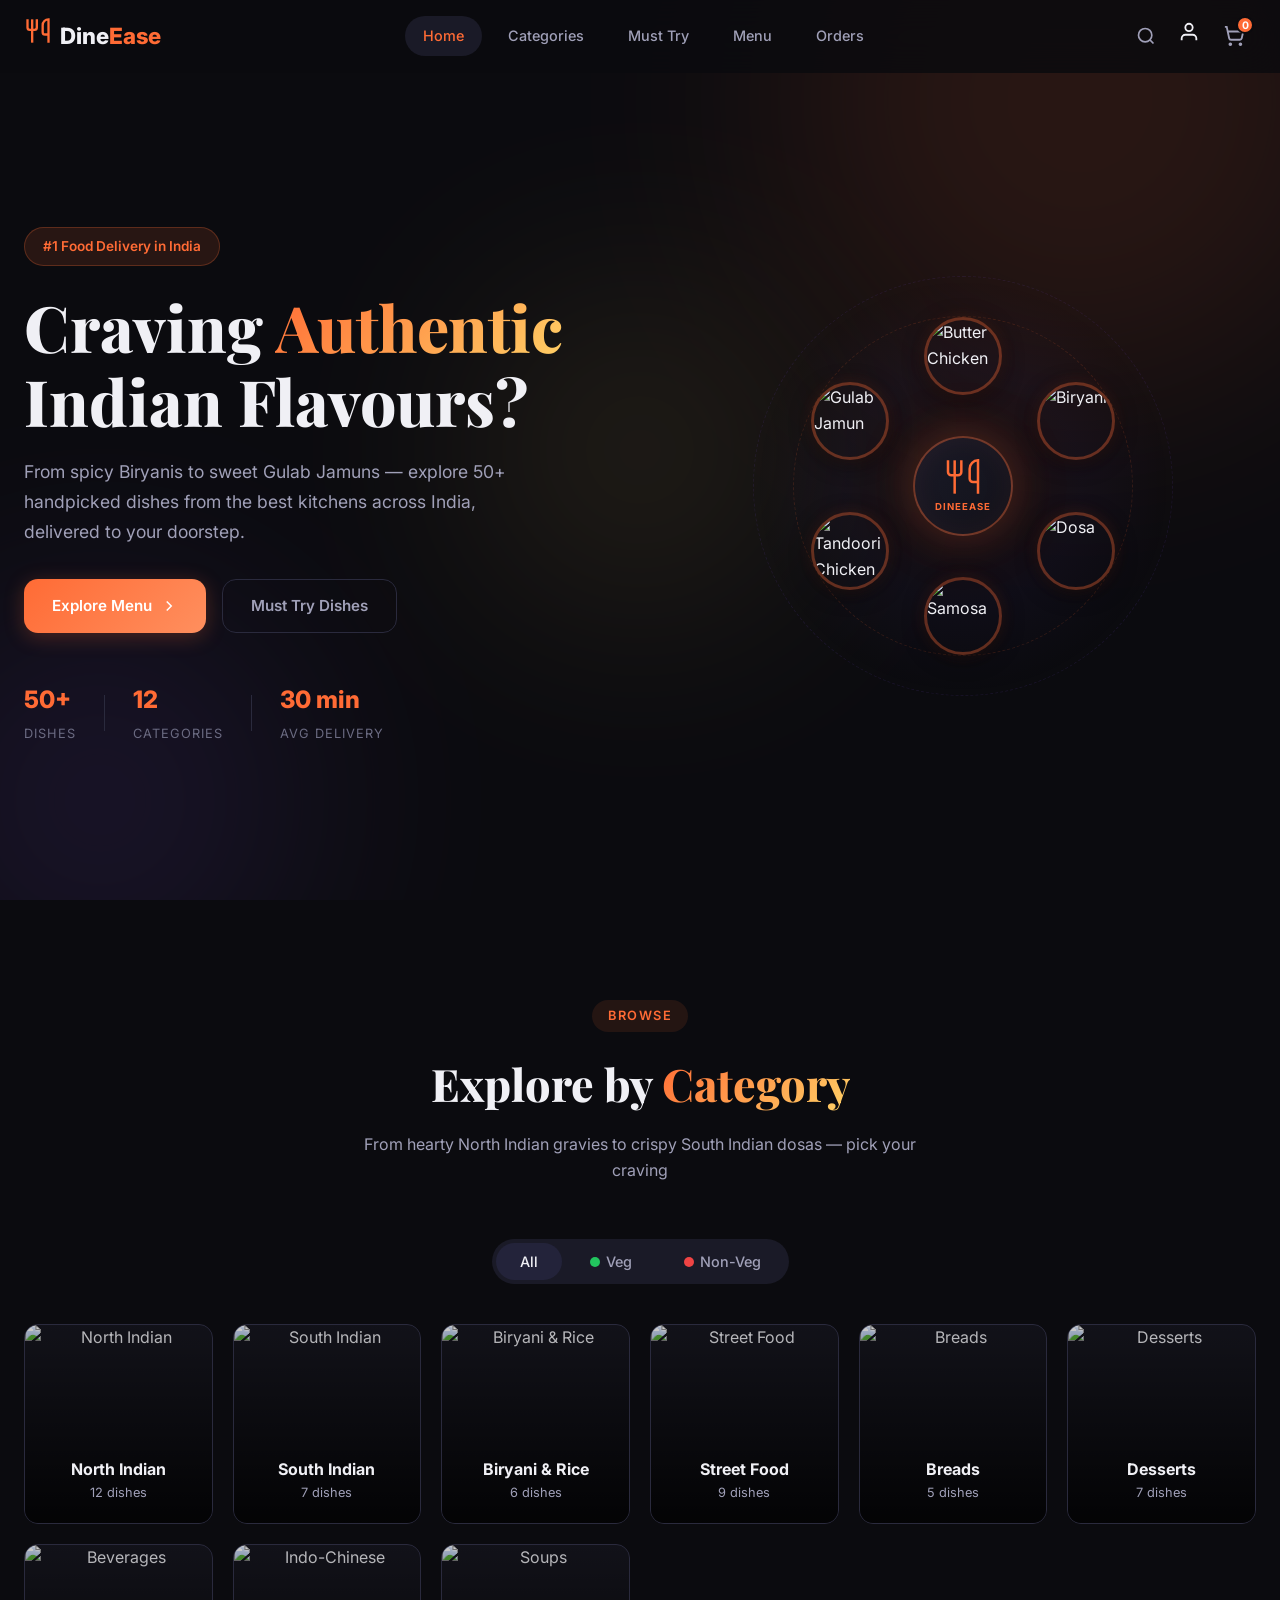
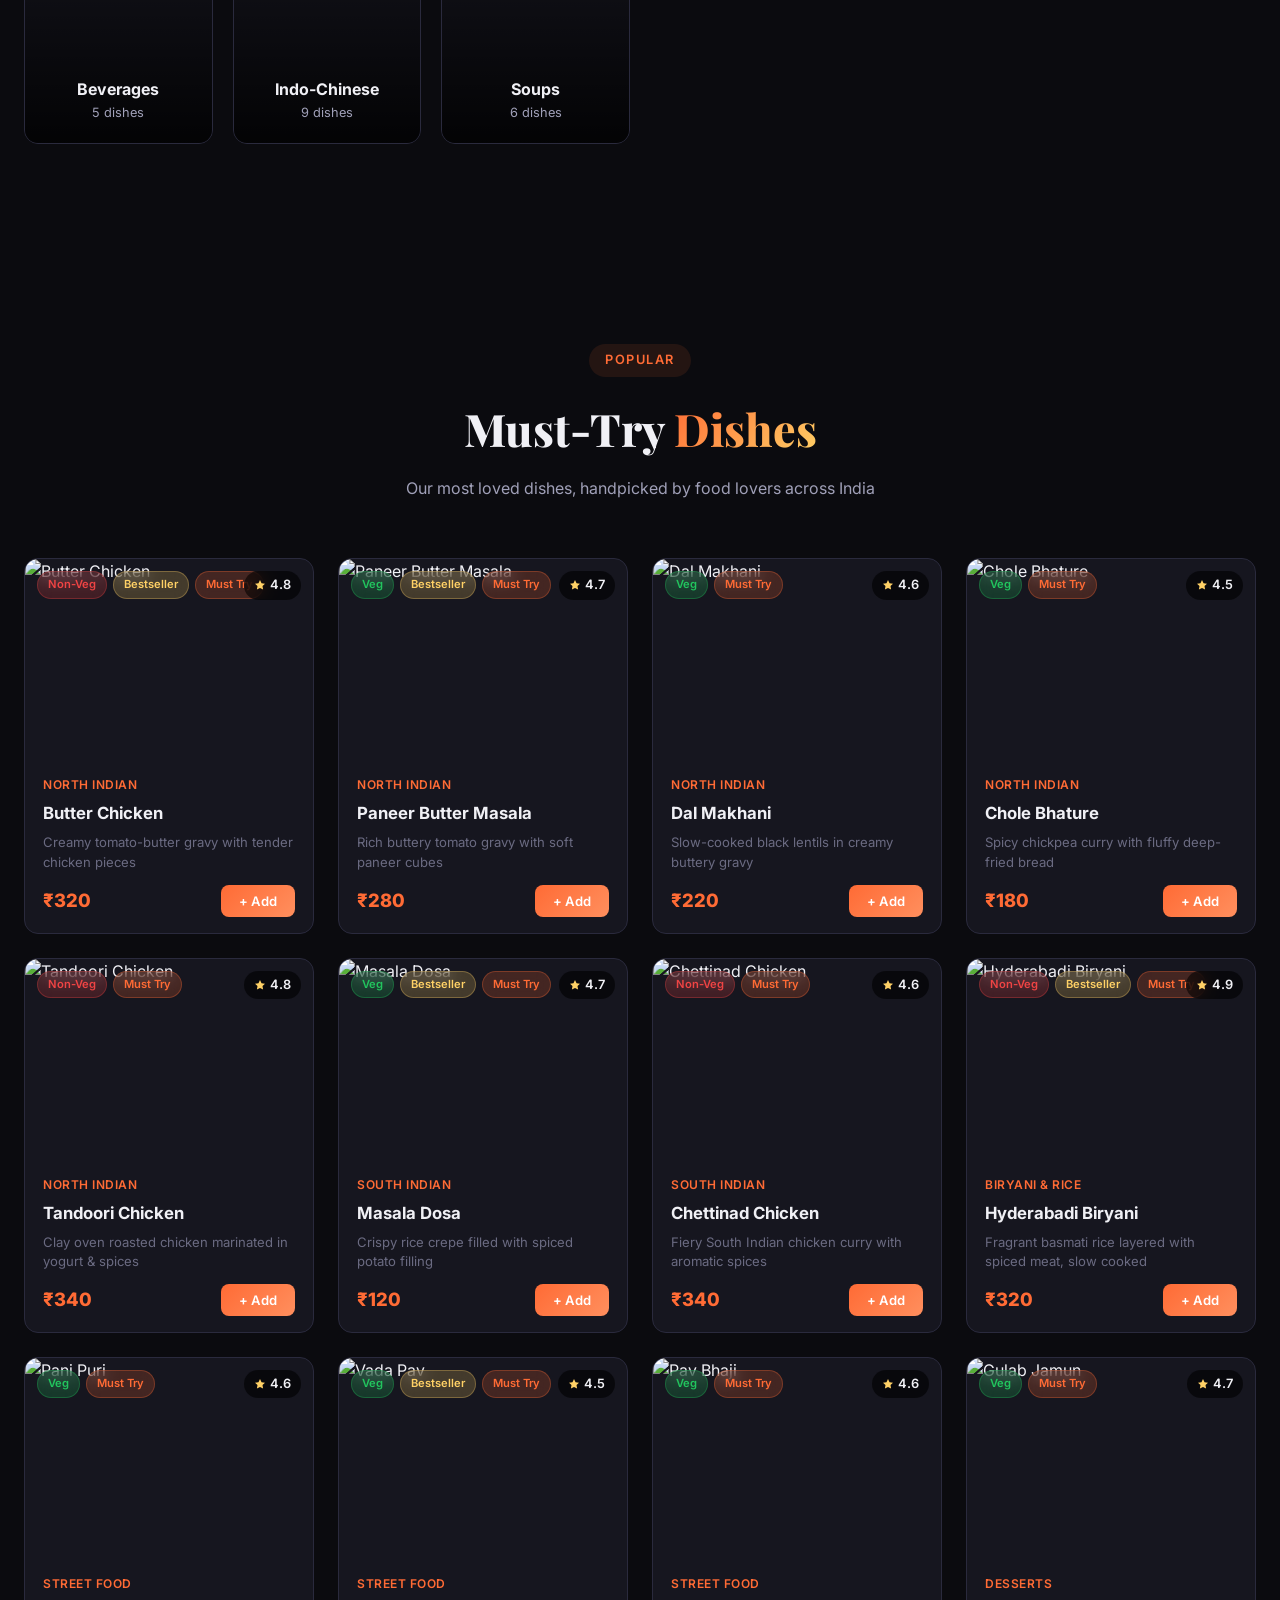
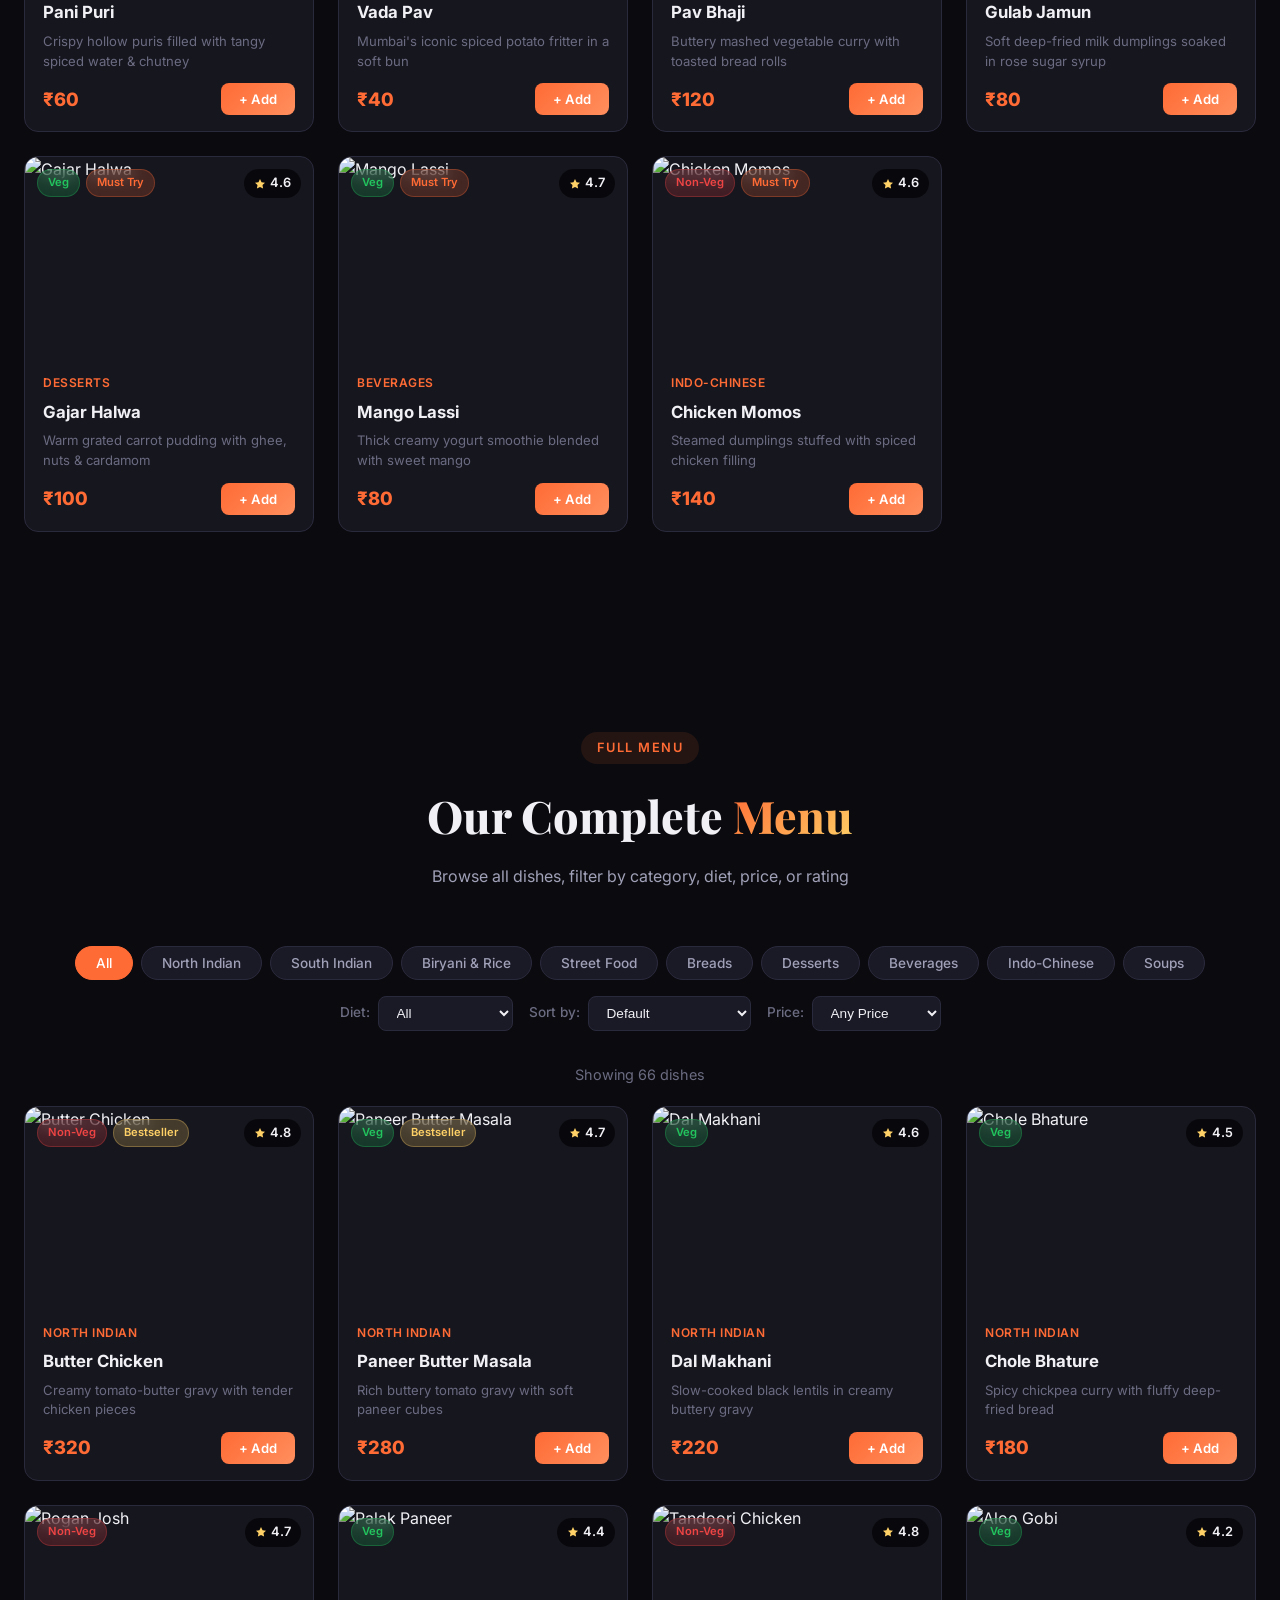
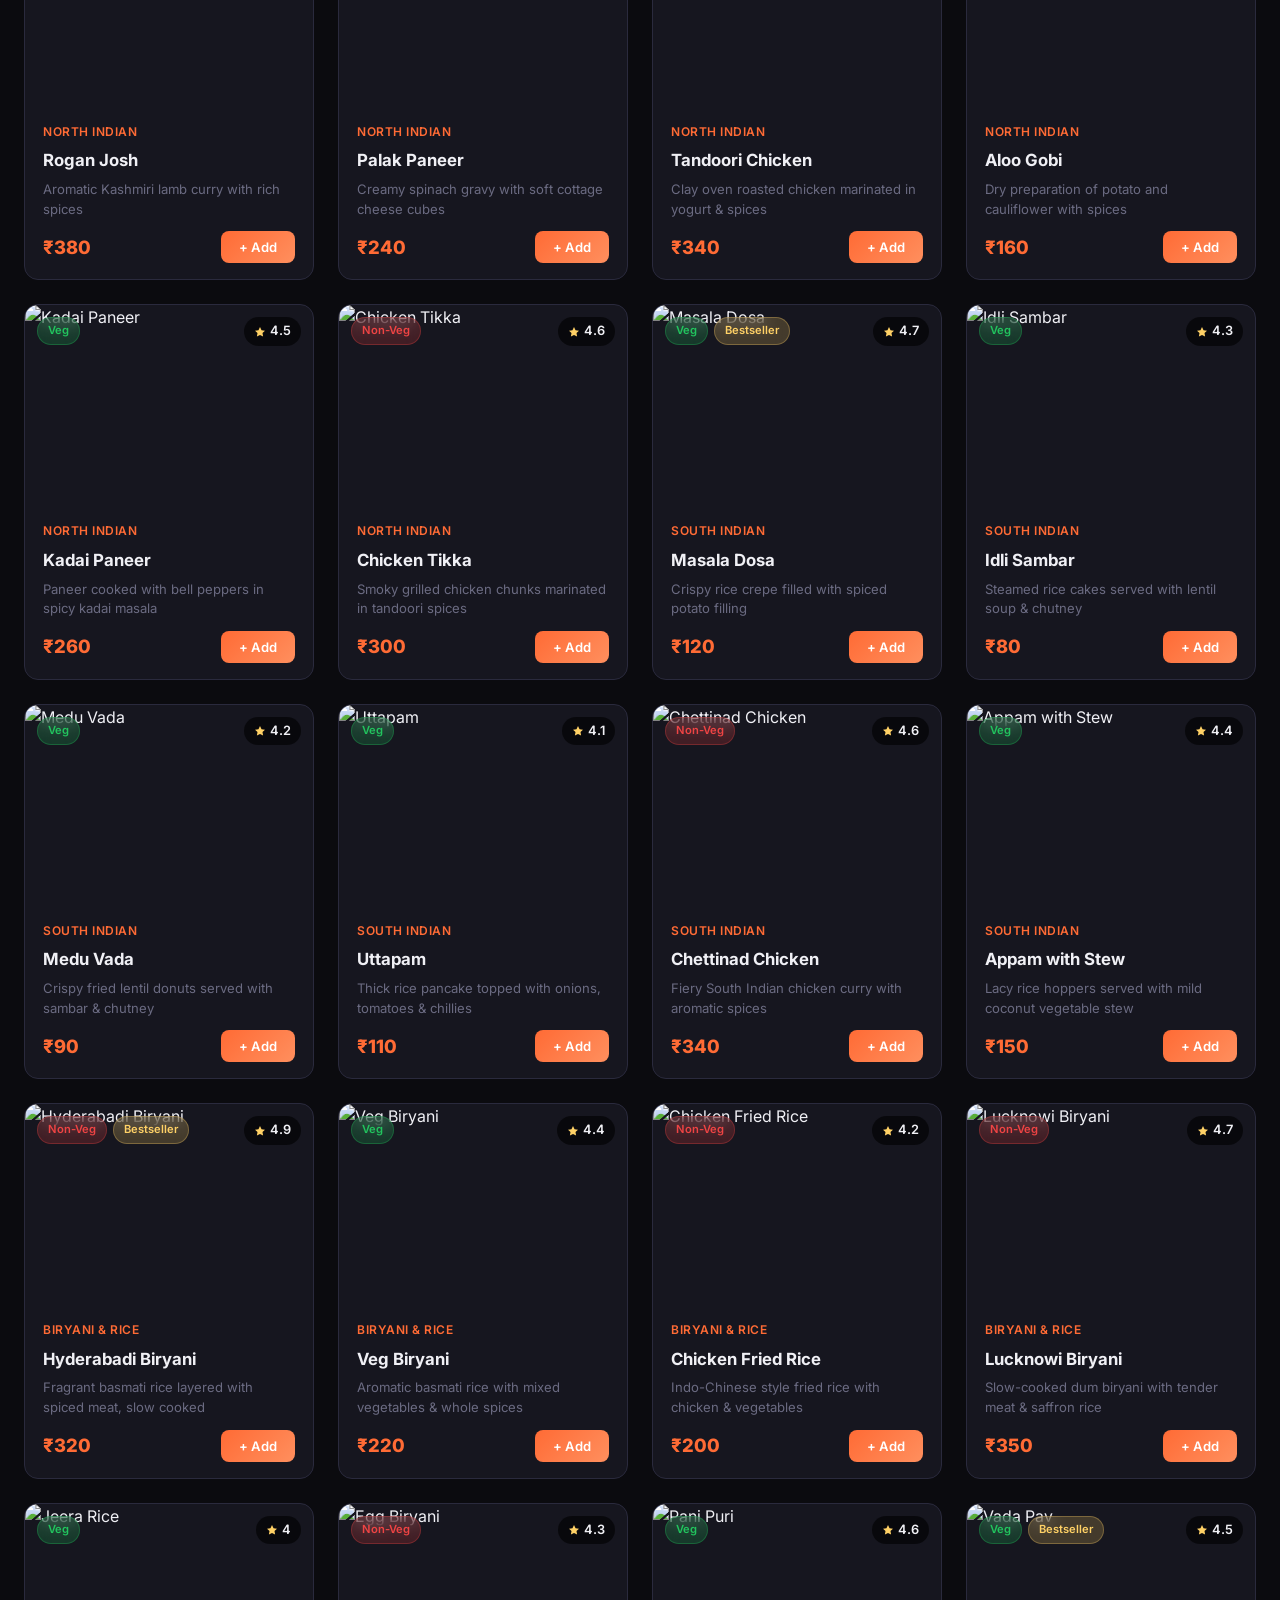
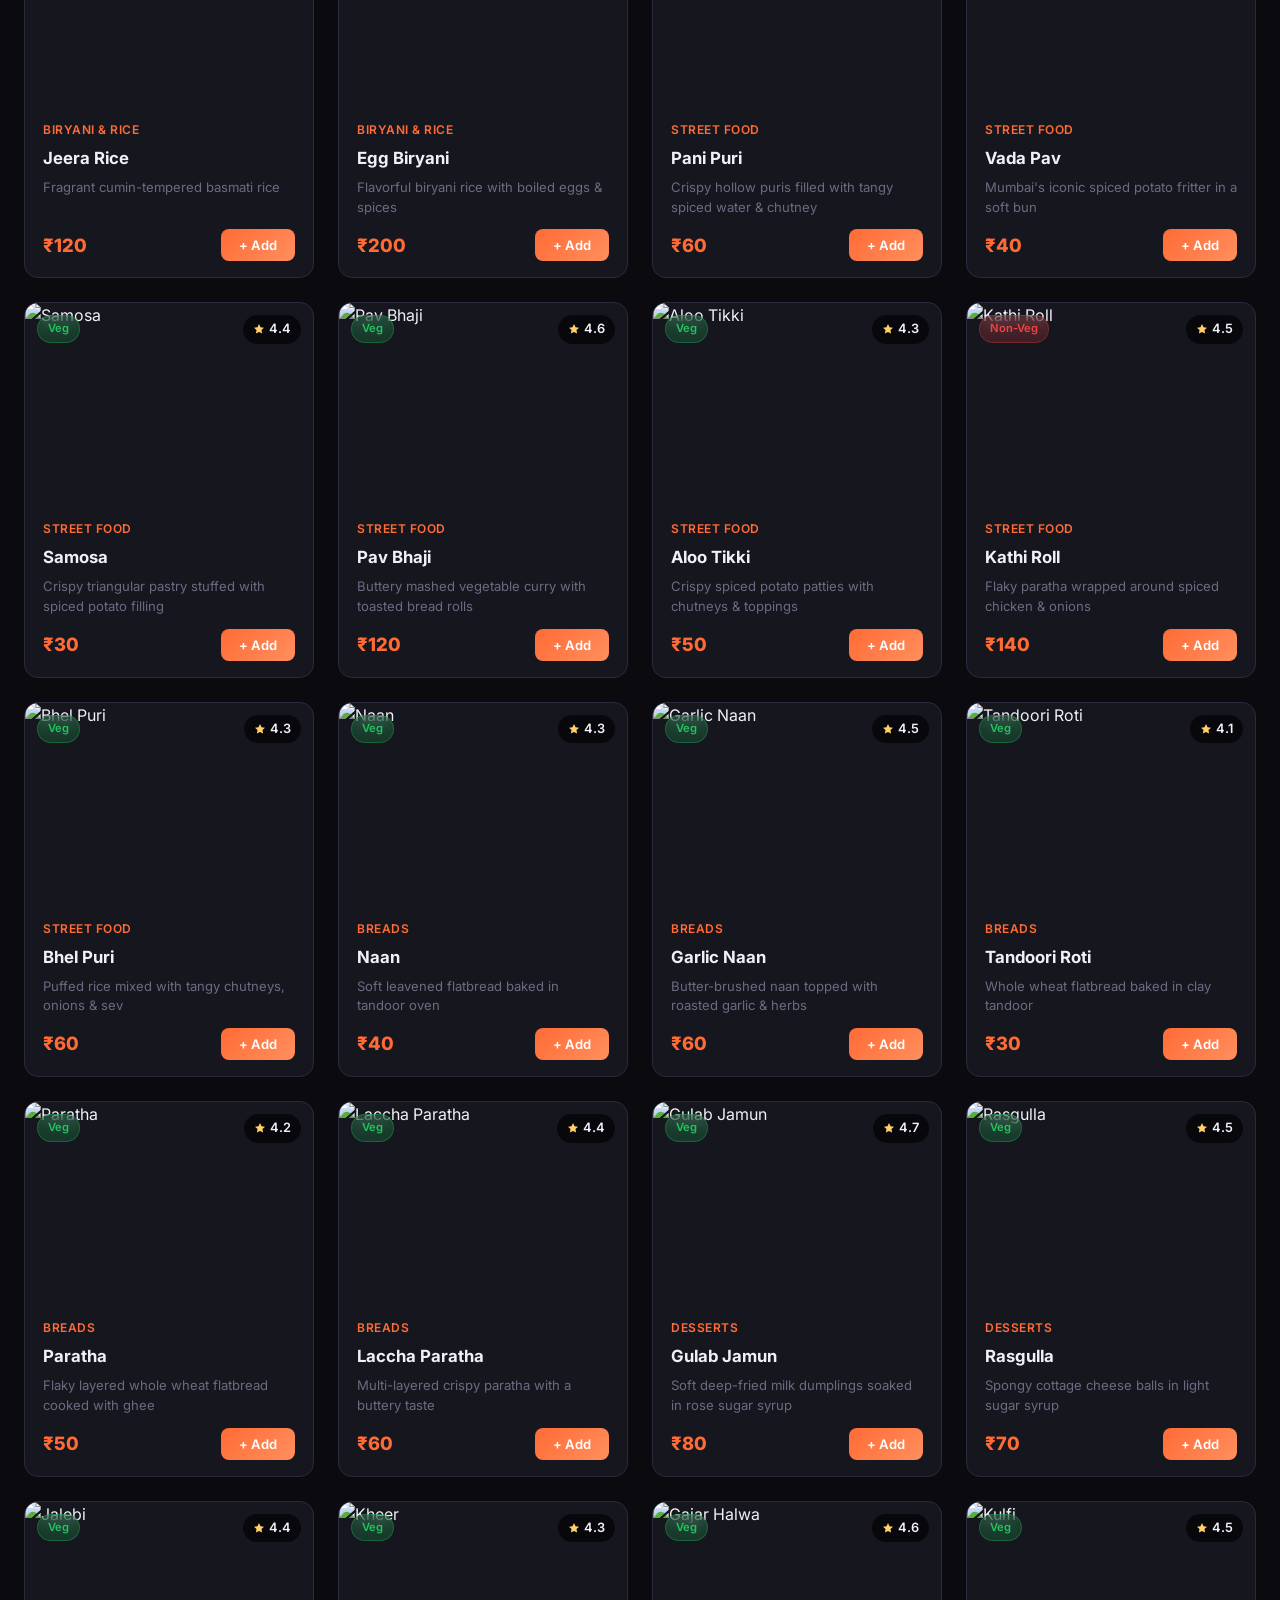
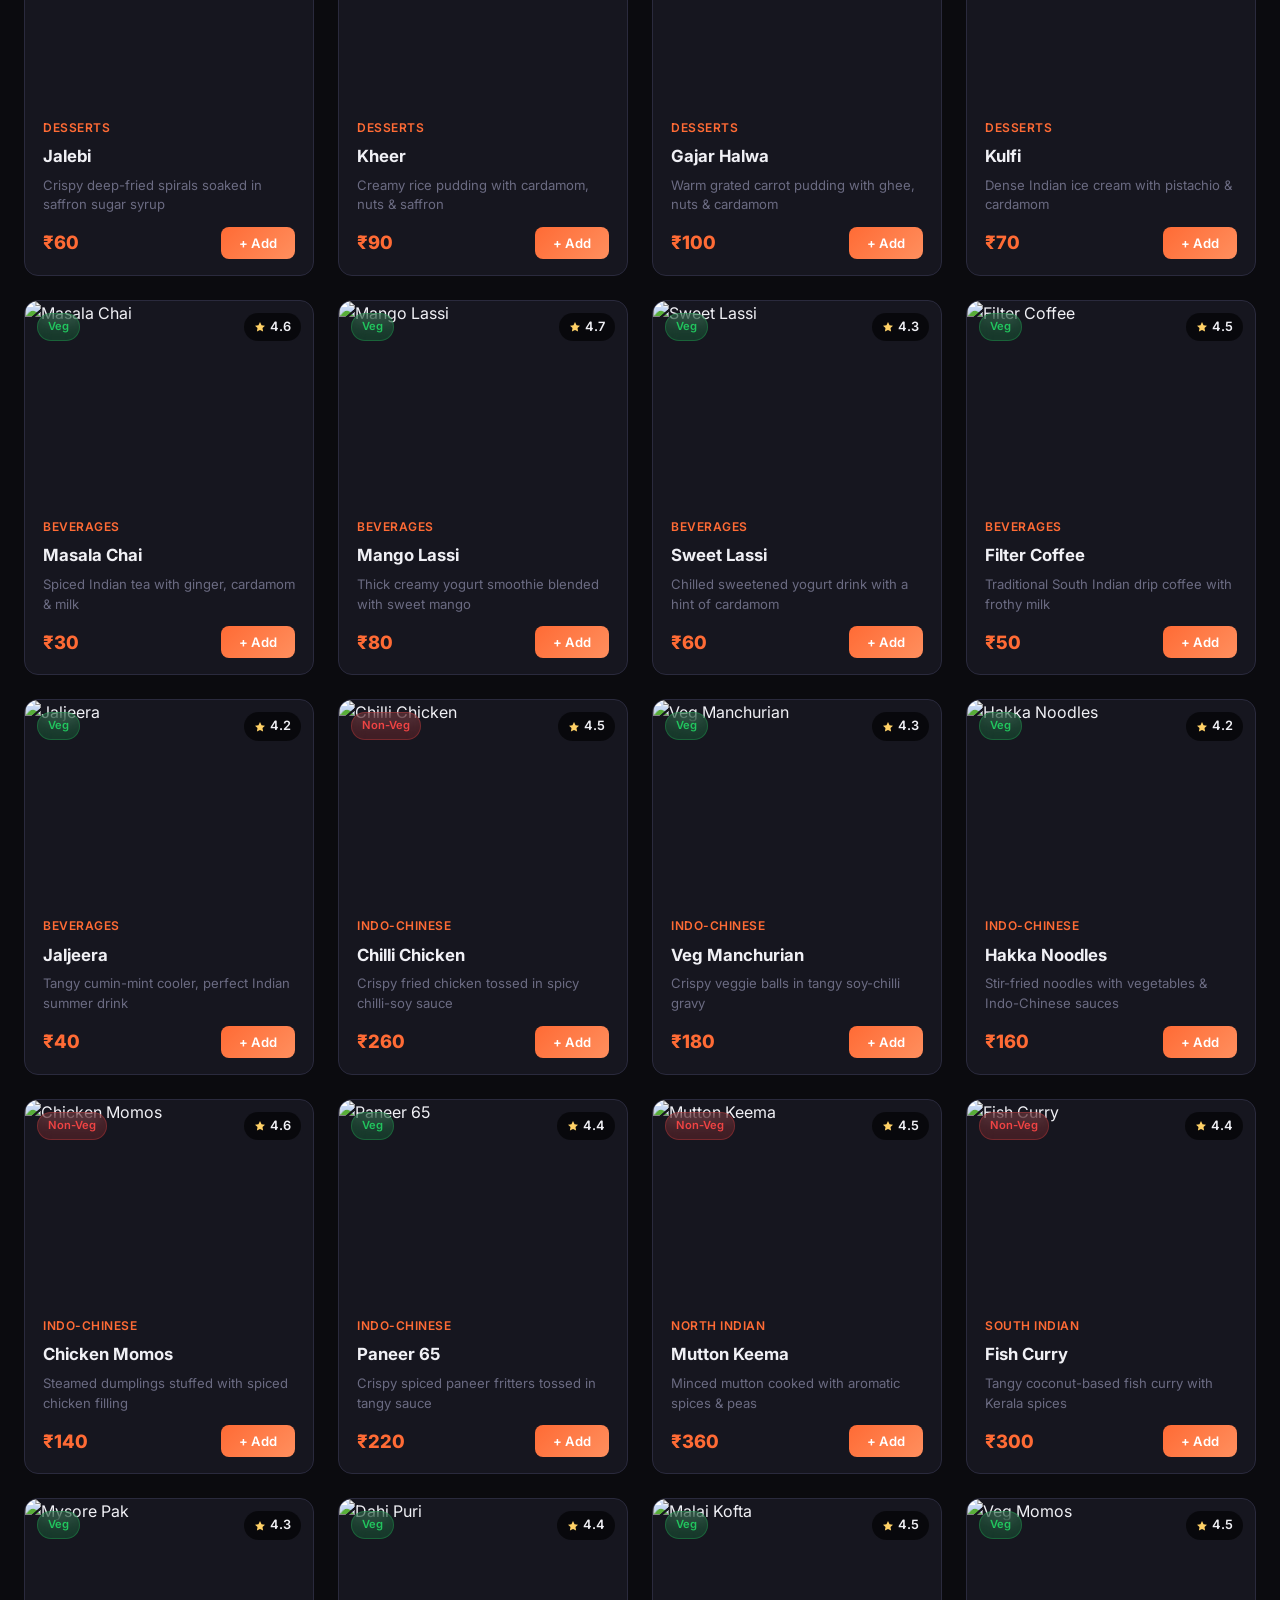
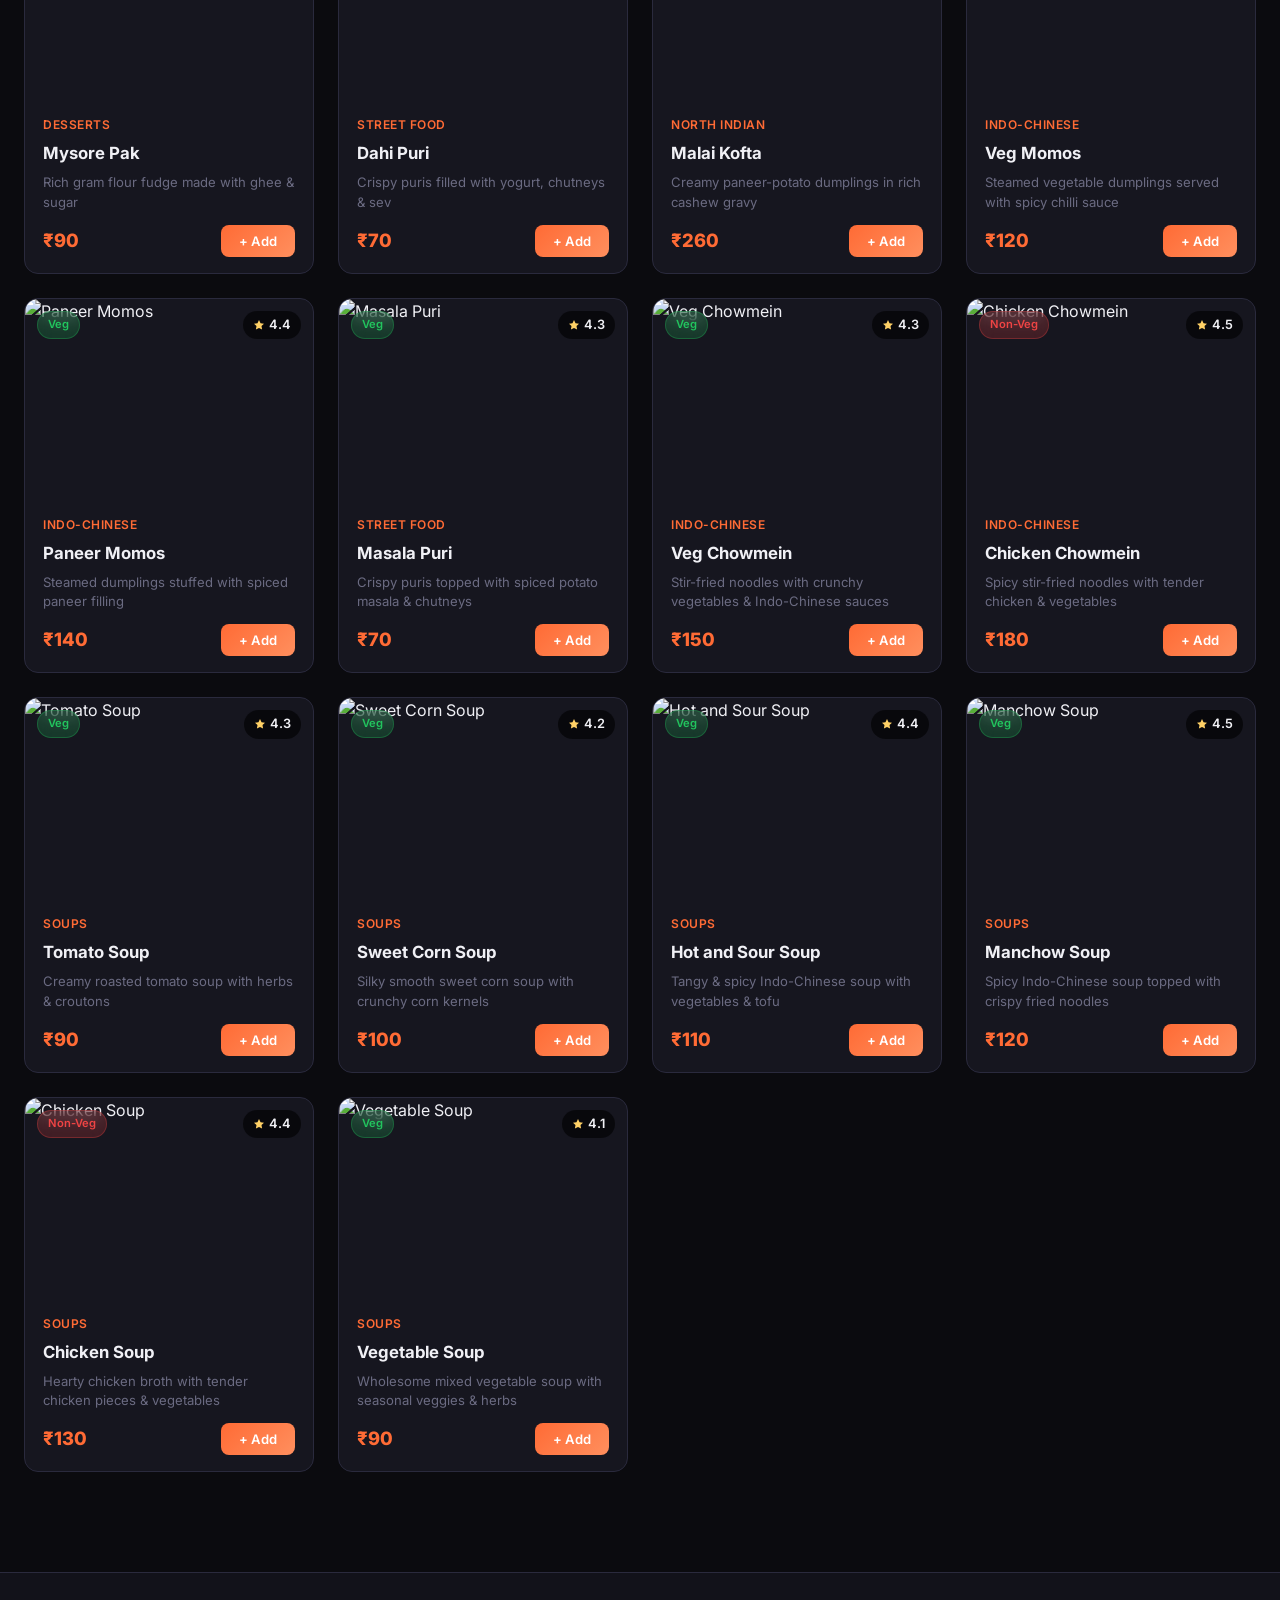
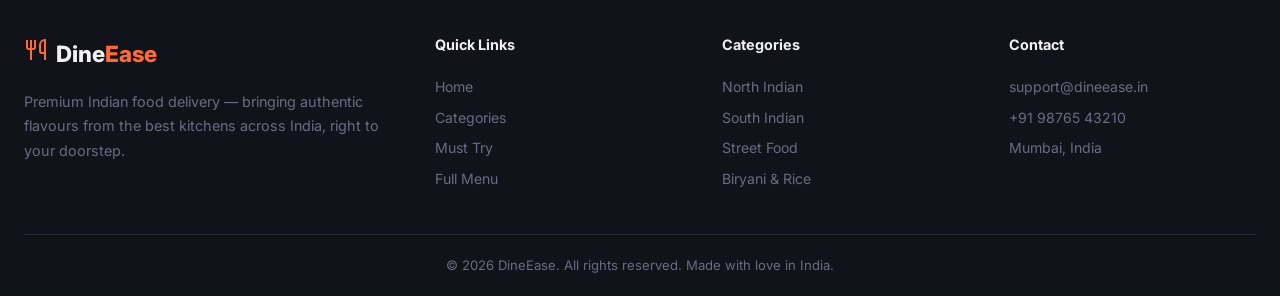
==== commit 01961bc1: "Added order history feature" ====
--- a/index.html
+++ b/index.html
@@ -24,6 +24,7 @@
                 <a href="#categories" class="nav-link" data-section="categories">Categories</a>
                 <a href="#must-try" class="nav-link" data-section="must-try">Must Try</a>
                 <a href="#menu" class="nav-link" data-section="menu">Menu</a>
+                <a href="orders.html" class="nav-link">Orders</a>
             </div>
             <div class="nav-actions">
                 <div class="search-toggle" id="searchToggle">
